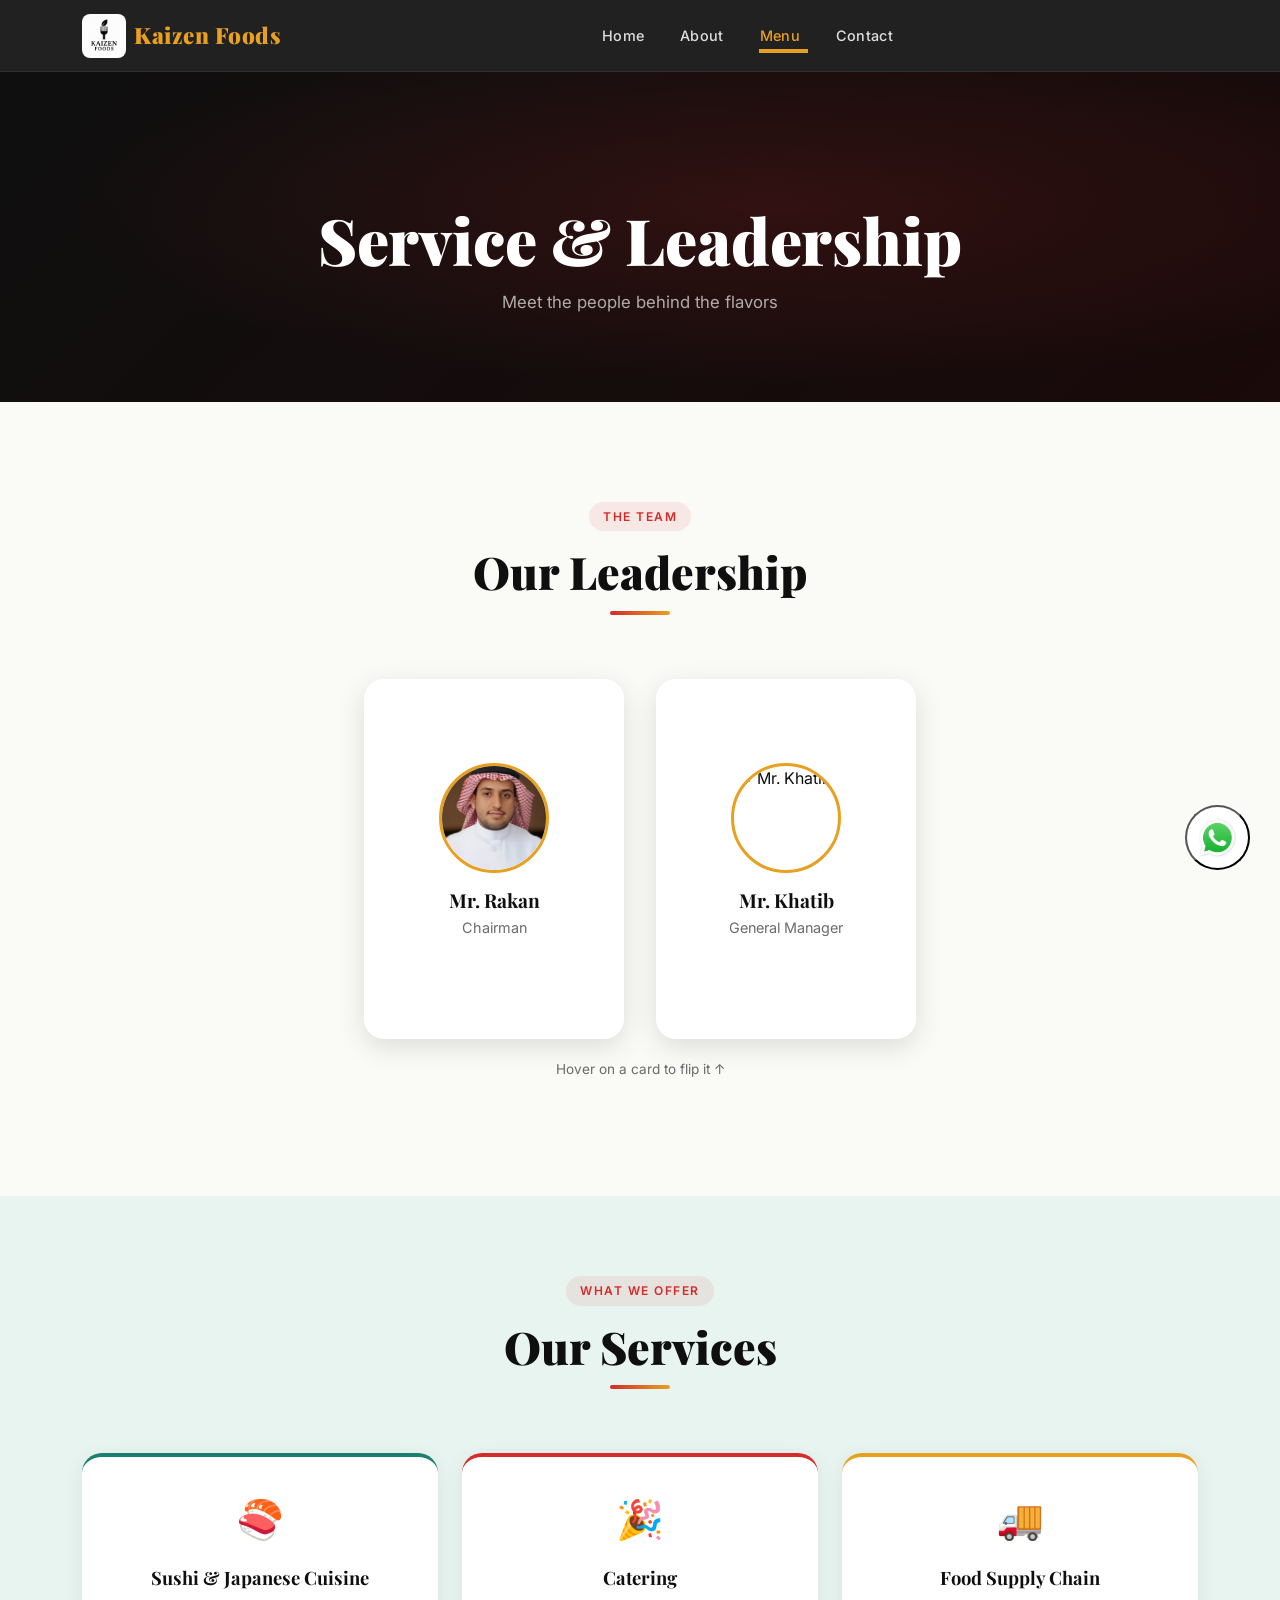
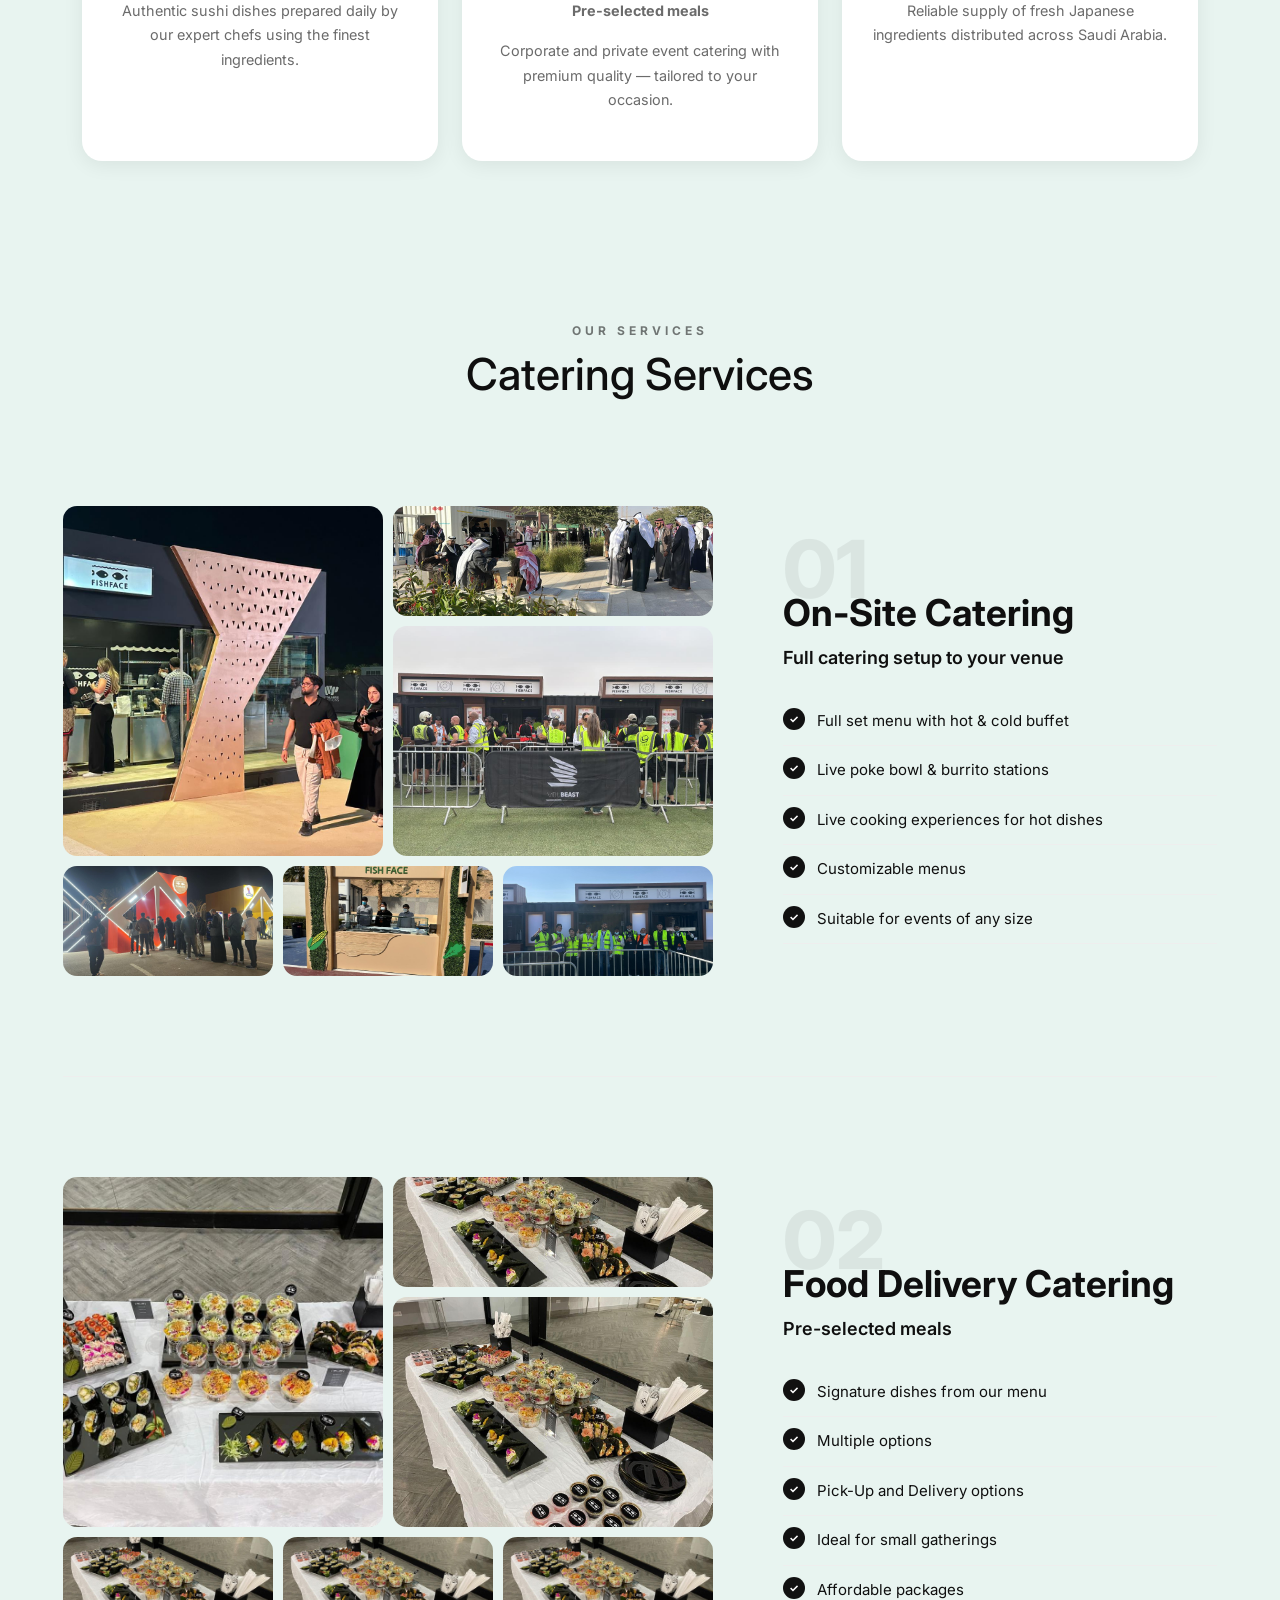
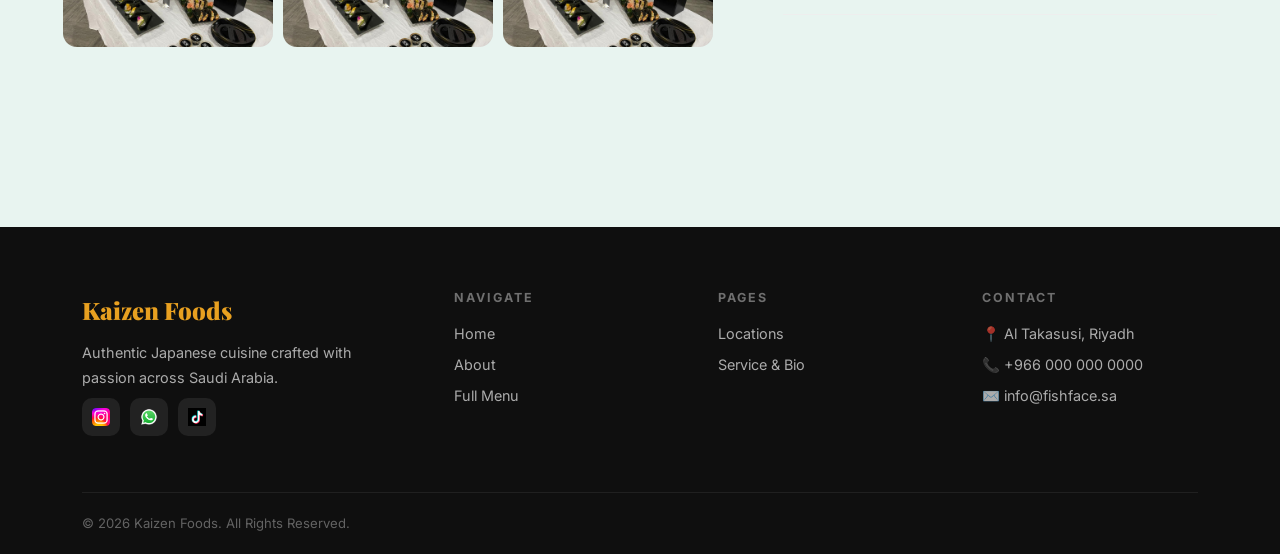
==== bio.html @ 1929f0a7 "Catering" ====
<!DOCTYPE html>
<html lang="en">
<head>
  <meta charset="UTF-8" />
  <meta name="viewport" content="width=device-width, initial-scale=1.0" />
  <title>Service & Bio – Kaizen Foods</title>
  <link href="https://cdn.jsdelivr.net/npm/bootstrap@5.3.2/dist/css/bootstrap.min.css" rel="stylesheet" />
  <link rel="stylesheet" href="style.css" />
</head>
<body>

<!-- NAVBAR -->
<nav class="navbar navbar-expand-lg navbar-dark sticky-top" id="navbar">
  <div class="container">
    <a class="navbar-brand d-flex align-items-center gap-2" href="index.html">
      <img src="Assets/kaizen logo.jpg" alt="Logo" height="44" style="border-radius:8px;" />
      Kaizen Foods
    </a>
    <button class="navbar-toggler collapsed" type="button" data-bs-toggle="collapse"
      data-bs-target="#navbarNav" aria-label="Toggle navigation">
      <span class="toggler-line"></span>
      <span class="toggler-line"></span>
      <span class="toggler-line"></span>
    </button>
    <div class="collapse navbar-collapse justify-content-center" id="navbarNav">
      <ul class="navbar-nav">
        <li class="nav-item"><a class="nav-link" href="index.html#home">Home</a></li>
        <li class="nav-item"><a class="nav-link" href="index.html#about">About</a></li>
        <li class="nav-item dropdown">
          <a class="nav-link dropdown-toggle active" href="#" data-bs-toggle="dropdown">Menu</a>
          <ul class="dropdown-menu">
            <li><a class="dropdown-item" href="full-menu.html">🍣 Our Menu</a></li>
            <li><a class="dropdown-item" href="branch-location.html">📍 Locations</a></li>
            <li><a class="dropdown-item" href="bio.html">👥 Service & Bio</a></li>
          </ul>
        </li>
        <li class="nav-item"><a class="nav-link" href="index.html#footer">Contact</a></li>
      </ul>
    </div>
  </div>
</nav>

<!-- PAGE HERO -->
<div class="page-hero">
  <h1>Service &amp; Leadership</h1>
  <p>Meet the people behind the flavors</p>
</div>

<!-- LEADERSHIP -->
<section id="leadership" style="padding:100px 0; background:var(--paper);">
  <div class="container">
    <div class="text-center mb-2">
      <span class="chip slide-top">The Team</span>
      <h2 class="section-title slide-top delay">Our Leadership</h2>
    </div>
    <div class="leadership-cards">
      <div class="flip-card slide-top">
        <div class="card__side card__side--front">
          <img src="Assets/Leadership/Mr.Rakan.jpg" alt="Mr. Rakan" class="card-img">
          <h3>Mr. Rakan</h3>
          <p>Chairman</p>
        </div>
        <div class="card__side card__side--back">
          <div class="card__details">
            <ul>
              <li>20+ Years in Food Industry</li>
              <li>Visionary Leader</li>
              <li>Global Partnerships</li>
            </ul>
          </div>
        </div>
      </div>
      <div class="flip-card slide-top delay">
        <div class="card__side card__side--front">
          <img src="Assets/Chief1.jpg" alt="Mr. Khatib" class="card-img">
          <h3>Mr. Khatib</h3>
          <p>General Manager</p>
        </div>
        <div class="card__side card__side--back">
          <div class="card__details">
            <ul>
              <li>Operations Expert</li>
              <li>Team Leader</li>
              <li>Process Optimization</li>
            </ul>
          </div>
        </div>
      </div>
      
    </div>
    <p style="text-align:center;margin-top:20px;font-size:0.85rem;color:var(--muted);">Hover on a card to flip it ↑</p>
  </div>
</section>

<!-- SERVICES -->
<section id="services">
  <div class="container">
    <div class="text-center mb-2">
      <span class="chip slide-top">What We Offer</span>
      <h2 class="section-title slide-top delay">Our Services</h2>
    </div>
    <div class="services-grid">
      <div class="service-card slide-top">
        <div class="service-icon">🍣</div>
        <h3>Sushi &amp; Japanese Cuisine</h3>
        <p>Authentic sushi dishes prepared daily by our expert chefs using the finest ingredients.</p>
      </div>
      <!-- <div class="service-card slide-top delay">
        <div class="service-icon">🎉</div>
        <h3>On-Site Catering</h3>
        <b><p>Full catering setupto your venue</p></b>
        <p>Full set menu with hot & cold buffet Live poke bowl & burrito stations Live cooking experiences for hot dishes <br> Customizable menus Suitable for events of any size</p>
        <p>Corporate and private event catering with premium quality — tailored to your occasion.</p> -->
      <!-- </div> -->
      <div class="service-card slide-top delay">
        <div class="service-icon">🎉</div>
        <h3>Catering</h3>
        <b><p>Pre-selected meals</p></b>
        <p>Corporate and private event catering with premium quality — tailored to your occasion.</p>
      </div>
      <div class="service-card slide-top delay-2">
        <div class="service-icon">🚚</div>
        <h3>Food Supply Chain</h3>
        <p>Reliable supply of fresh Japanese ingredients distributed across Saudi Arabia.</p>
      </div>
    </div>
  </div>
</section>

<!-- Catering Services -->
<section id="services" class="catering-section">

    <div class="container">

        <!-- Heading -->
        <div class="catering-heading">
            <span>OUR SERVICES</span>
            <h2>Catering Services</h2>
        </div>


        <!-- ==================================================
             01 - ON-SITE CATERING
        =================================================== -->
        <div class="catering-row">

            <!-- LEFT - 6 IMAGES -->
            <div class="catering-gallery">

                <div class="gallery-image gallery-main">
                    <img src="Assets/Catering/on side catering 4 main.jpg" alt="On-Site Catering">
                </div>

                <div class="gallery-image">
                    <img src="Assets/Catering/on side catering 1.jpeg" alt="On-Site Catering">
                </div>

                <div class="gallery-image">
                    <img src="Assets/Catering/on side catering 5.jpeg" alt="On-Site Catering">
                </div>

                <div class="gallery-image">
                    <img src="Assets/Catering/on side catering 3.jpg" alt="On-Site Catering">
                </div>

                <div class="gallery-image">
                    <img src="Assets/Catering/on side catering 2.jpg" alt="On-Site Catering">
                </div>

                <div class="gallery-image">
                    <img src="Assets/Catering/on side catering 6.jpeg" alt="On-Site Catering">
                </div>

            </div>


            <!-- RIGHT - CONTENT -->
            <div class="catering-content">

                <span class="service-number">01</span>

                <h3>On-Site Catering</h3>

                <h4>Full catering setup to your venue</h4>

                <ul class="catering-list">
                    <li>Full set menu with hot &amp; cold buffet</li>
                    <li>Live poke bowl &amp; burrito stations</li>
                    <li>Live cooking experiences for hot dishes</li>
                    <li>Customizable menus</li>
                    <li>Suitable for events of any size</li>
                </ul>

            </div>

        </div>



        <!-- ==================================================
             02 - FOOD DELIVERY CATERING
        =================================================== -->
        <div class="catering-row">

            <!-- LEFT - SAME 6 IMAGE DESIGN -->
            <div class="catering-gallery">

                <div class="gallery-image gallery-main">
                    <img src="Assets/Catering/carering 2.jpg" alt="Food Delivery Catering">
                </div>

                <div class="gallery-image">
                    <img src="Assets/Catering/catering 1.jpg" alt="Food Delivery Catering">
                </div>

                <div class="gallery-image">
                    <img src="Assets/Catering/catering 1.jpg" alt="Food Delivery Catering">
                </div>

                <div class="gallery-image">
                    <img src="Assets/Catering/catering 1.jpg" alt="Food Delivery Catering">
                </div>

                <div class="gallery-image">
                    <img src="Assets/Catering/catering 1.jpg" alt="Food Delivery Catering">
                </div>

                <div class="gallery-image">
                    <img src="Assets/Catering/catering 1.jpg" alt="Food Delivery Catering">
                </div>

            </div>


            <!-- RIGHT - CONTENT -->
            <div class="catering-content">

                <span class="service-number">02</span>

                <h3>Food Delivery Catering</h3>

                <h4>Pre-selected meals</h4>

                <ul class="catering-list">
                    <li>Signature dishes from our menu</li>
                    <li>Multiple options</li>
                    <li>Pick-Up and Delivery options</li>
                    <li>Ideal for small gatherings</li>
                    <li>Affordable packages</li>
                </ul>

            </div>

        </div>

    </div>

</section>




<!-- FOOTER -->
<section id="footer">
  <footer class="footer">
    <div class="container">
      <div class="footer-grid">
        <div class="footer-col">
          <span class="footer-brand-name">Kaizen Foods</span>
          <p class="footer-brand-desc">Authentic Japanese cuisine crafted with passion across Saudi Arabia.</p>
          <div class="footer-social">
            <a href="#" aria-label="Instagram"><img src="Assets/Social Media logo/instagram.webp" alt="Instagram" /></a>
            <a href="#" aria-label="WhatsApp"><img src="Assets/Social Media logo/WhatsApp.png" alt="WhatsApp" /></a>
            <a href="#" aria-label="TikTok"><img src="Assets/Social Media logo/tik-tok.avif" alt="TikTok" /></a>
          </div>
        </div>
        <div class="footer-col">
          <h4>Navigate</h4>
          <a href="index.html">Home</a>
          <a href="index.html#about">About</a>
          <a href="full-menu.html">Full Menu</a>
        </div>
        <div class="footer-col">
          <h4>Pages</h4>
          <a href="branch-location.html">Locations</a>
          <a href="bio.html">Service & Bio</a>
        </div>
        <div class="footer-col">
          <h4>Contact</h4>
          <p>📍 Al Takasusi, Riyadh</p>
          <p>📞 +966 000 000 0000</p>
          <p>✉️ info@fishface.sa</p>
        </div>
      </div>
      <div class="footer-bottom">
        <span>© 2026 Kaizen Foods. All Rights Reserved.</span>
      </div>
    </div>
  </footer>
</section>

<button id="backToTop" aria-label="Back to top">↑</button>
<button
    id="floatingButtonwhatsapp"
    onclick="window.open('https://wa.me/966599416790?text=Hello this is Kaizenfoods how can i assist?', '_blank')"
    title="WhatsApp"
    aria-label="Chat on WhatsApp">
    <img src="Assets/Social Media logo/WhatsApp.png" alt="WhatsApp">
</button>
<script src="https://cdn.jsdelivr.net/npm/bootstrap@5.3.2/dist/js/bootstrap.bundle.min.js"></script>
<script src="script.js"></script>
</body>
</html>
---- style.css ----
@import url('https://fonts.googleapis.com/css2?family=Playfair+Display:wght@700;900&family=Inter:wght@300;400;500;600&family=Noto+Serif+JP:wght@400;700&display=swap');

/* ===== DESIGN TOKENS ===== */
:root {
  --ink:       #0f0f0f;
  --paper:     #fafaf7;
  --crimson:   #d42b2b;
  --gold:      #e8a020;
  --teal:      #1a7f6e;
  --sky:       #e8f4f0;
  --muted:     #6b6b6b;
  --card-bg:   #ffffff;
  --shadow:    0 8px 32px rgba(0,0,0,0.10);
  --radius:    16px;
  --navbar-h:  72px;
}

/* ===== RESET ===== */
*, *::before, *::after { margin:0; padding:0; box-sizing:border-box; }

html { scroll-behavior: smooth; }

body {
  font-family: 'Inter', sans-serif;
  background: var(--paper);
  color: var(--ink);
  line-height: 1.6;
  overflow-x: hidden;
}

/* ===== LOADER ===== */
#blackScreen {
  position: fixed;
  inset: 0;
  background: var(--ink);
  z-index: 99999;
  display: flex;
  flex-direction: column;
  justify-content: center;
  align-items: center;
  gap: 24px;
  opacity: 1;
  transition: opacity 0.8s ease;
}

.loader-fish {
  font-size: 56px;
  animation: fishSplash 1.4s ease-in-out infinite;
}

@keyframes fishSplash {
  0%,100% { transform: translateY(0) rotate(0deg); }
  30%      { transform: translateY(-22px) rotate(-15deg); }
  60%      { transform: translateY(-10px) rotate(12deg); }
}

.loader-text {
  display: flex;
  gap: 4px;
}

.loader-text span {
  display: inline-block;
  color: #fff;
  font-family: 'Playfair Display', serif;
  font-size: clamp(28px, 5vw, 64px);
  font-weight: 900;
  animation: letterBounce 1.2s ease-in-out infinite;
}

@keyframes letterBounce {
  0%,100% { transform: translateY(0); color: #fff; }
  50%      { transform: translateY(-14px); color: var(--gold); }
}

.loader-text span:nth-child(1)  { animation-delay: 0.00s; }
.loader-text span:nth-child(2)  { animation-delay: 0.08s; }
.loader-text span:nth-child(3)  { animation-delay: 0.16s; }
.loader-text span:nth-child(4)  { animation-delay: 0.24s; }
.loader-text span:nth-child(5)  { animation-delay: 0.32s; }
.loader-text span:nth-child(6)  { animation-delay: 0.40s; }
.loader-text span:nth-child(7)  { animation-delay: 0.48s; }
.loader-text span:nth-child(8)  { animation-delay: 0.56s; }

.loader-bar {
  width: 180px;
  height: 3px;
  background: rgba(255,255,255,0.15);
  border-radius: 99px;
  overflow: hidden;
}

.loader-bar::after {
  content: '';
  display: block;
  height: 100%;
  background: linear-gradient(90deg, var(--crimson), var(--gold));
  animation: loaderFill 3s ease forwards;
}

@keyframes loaderFill {
  from { width: 0; }
  to   { width: 100%; }
}

#closeLoader {
  position: absolute;
  top: 20px; right: 24px;
  background: rgba(255,255,255,0.1);
  color: #fff;
  border: 1px solid rgba(255,255,255,0.2);
  border-radius: 50%;
  width: 36px; height: 36px;
  font-size: 18px;
  cursor: pointer;
  transition: background 0.2s;
  display: flex; align-items: center; justify-content: center;
}

#closeLoader:hover { background: rgba(255,255,255,0.25); }

/* ===== NAVBAR ===== */
#navbar {
  background: rgba(15,15,15,0.92) !important;
  backdrop-filter: blur(12px);
  -webkit-backdrop-filter: blur(12px);
  border-bottom: 1px solid rgba(255,255,255,0.06);
  height: var(--navbar-h);
  padding: 0;
  transition: background 0.3s;
}

#navbar .navbar-brand {
  font-family: 'Playfair Display', serif;
  font-weight: 900;
  font-size: 1.4rem;
  color: var(--gold) !important;
  letter-spacing: 0.5px;
}

#navbar .navbar-brand img {
  border-radius: 8px;
}

.navbar-nav .nav-link {
  color: rgba(255,255,255,0.85) !important;
  font-weight: 500;
  font-size: 0.9rem;
  letter-spacing: 0.3px;
  padding: 6px 4px !important;
  position: relative;
  transition: color 0.2s;
}

.navbar-nav .nav-link::after {
  content: '';
  position: absolute;
  bottom: 0; left: 0;
  width: 100%; height: 2px;
  background: var(--gold);
  transform: scaleX(0);
  transform-origin: right;
  transition: transform 0.3s ease;
}

.navbar-nav .nav-link:hover,
.navbar-nav .nav-link.active {
  color: var(--gold) !important;
}

.navbar-nav .nav-link:hover::after,
.navbar-nav .nav-link.active::after {
  transform: scaleX(1);
  transform-origin: left;
}

#navbarNav .navbar-nav { gap: 28px; }

/* Toggler */
.navbar-toggler { border: none; box-shadow: none !important; }
.toggler-line {
  display: block;
  width: 22px; height: 2px;
  background: #fff;
  margin: 5px auto;
  transition: all 0.35s ease;
  border-radius: 2px;
}
.navbar-toggler:not(.collapsed) .toggler-line:nth-child(1) { transform: rotate(45deg) translate(5px,5px); }
.navbar-toggler:not(.collapsed) .toggler-line:nth-child(2) { opacity: 0; transform: scaleX(0); }
.navbar-toggler:not(.collapsed) .toggler-line:nth-child(3) { transform: rotate(-45deg) translate(5px,-5px); }

/* Dropdown */
.dropdown-menu {
  background: #1a1a1a;
  border: 1px solid rgba(255,255,255,0.08);
  border-radius: 12px;
  padding: 8px;
  min-width: 180px;
  box-shadow: 0 16px 40px rgba(0,0,0,0.4);
}

.dropdown-item {
  color: rgba(255,255,255,0.8);
  border-radius: 8px;
  padding: 10px 14px;
  font-size: 0.88rem;
  font-weight: 500;
  transition: all 0.2s;
}

.dropdown-item:hover {
  background: rgba(232,160,32,0.15);
  color: var(--gold);
}

@media (max-width: 991px) {
  .navbar-collapse {
    position: absolute;
    top: var(--navbar-h);
    left: 0; width: 100%;
    background: rgba(15,15,15,0.97);
    padding: 16px 20px 20px;
    z-index: 998;
    border-bottom: 1px solid rgba(255,255,255,0.08);
  }
  #navbarNav .navbar-nav { gap: 4px; }
  .dropdown-menu { background: #111; }
}

/* ===== HERO ===== */
#home {
  position: relative;
  min-height: 100vh;
  display: flex;
  flex-direction: column;
  justify-content: center;
  align-items: center;
  text-align: center;
  color: #fff;
  overflow: hidden;
}

.bg-video {
  position: absolute;
  inset: 0;
  width: 100%; height: 100%;
  object-fit: cover;
  z-index: 0;
}

.hero-overlay {
  position: absolute;
  inset: 0;
  background: linear-gradient(
    to bottom,
    rgba(0,0,0,0.55) 0%,
    rgba(0,0,0,0.35) 50%,
    rgba(0,0,0,0.7) 100%
  );
  z-index: 1;
}

.hero-content {
  position: relative;
  z-index: 2;
  padding: 20px;
}

.hero-eyebrow {
  display: inline-block;
  background: rgba(232,160,32,0.2);
  border: 1px solid rgba(232,160,32,0.5);
  color: var(--gold);
  font-size: 0.78rem;
  font-weight: 600;
  letter-spacing: 2.5px;
  text-transform: uppercase;
  padding: 6px 18px;
  border-radius: 99px;
  margin-bottom: 24px;
  backdrop-filter: blur(4px);
}

.wave-text {
  display: flex;
  justify-content: center;
  flex-wrap: wrap;
  gap: 0;
  font-family: 'Playfair Display', serif;
  font-weight: 900;
  font-size: clamp(2.8rem, 8vw, 7rem);
  color: #fff;
  line-height: 1;
  margin-bottom: 20px;
}

.wave-text span {
  display: inline-block;
  animation: waveUp 2s ease-in-out 2;
}

@keyframes waveUp {
  0%,100% { transform: translateY(0); }
  50%      { transform: translateY(-12px); }
}

.wave-text span:nth-child(1)  { animation-delay: 0.00s; }
.wave-text span:nth-child(2)  { animation-delay: 0.07s; }
.wave-text span:nth-child(3)  { animation-delay: 0.14s; }
.wave-text span:nth-child(4)  { animation-delay: 0.21s; }
.wave-text span:nth-child(5)  { animation-delay: 0.28s; }
.wave-text span:nth-child(6)  { animation-delay: 0.35s; }
.wave-text span:nth-child(7)  { animation-delay: 0.42s; }
.wave-text span:nth-child(8)  { animation-delay: 0.49s; }
.wave-text span:nth-child(9)  { animation-delay: 0.56s; }
.wave-text span:nth-child(10) { animation-delay: 0.63s; }
.wave-text span:nth-child(11) { animation-delay: 0.70s; }
.wave-text span:nth-child(12) { animation-delay: 0.77s; }
.wave-text span:nth-child(13) { animation-delay: 0.84s; }

.hero-sub {
  font-size: clamp(1rem, 2vw, 1.2rem);
  color: rgba(255,255,255,0.80);
  max-width: 520px;
  margin: 0 auto 36px;
  font-weight: 300;
}

.hero-ctas {
  display: flex;
  gap: 14px;
  justify-content: center;
  flex-wrap: wrap;
}

.btn-primary-custom {
  background: linear-gradient(135deg, var(--crimson), #ff5a5a);
  color: #fff;
  padding: 14px 32px;
  border-radius: 99px;
  font-weight: 600;
  font-size: 0.95rem;
  text-decoration: none;
  border: none;
  cursor: pointer;
  transition: transform 0.2s, box-shadow 0.2s;
  box-shadow: 0 6px 24px rgba(212,43,43,0.4);
}

.btn-primary-custom:hover {
  transform: translateY(-3px);
  box-shadow: 0 10px 32px rgba(212,43,43,0.5);
  color: #fff;
}

.btn-outline-custom {
  background: rgba(255,255,255,0.1);
  color: #fff;
  padding: 14px 32px;
  border-radius: 99px;
  font-weight: 600;
  font-size: 0.95rem;
  text-decoration: none;
  border: 1px solid rgba(255,255,255,0.3);
  cursor: pointer;
  transition: all 0.2s;
  backdrop-filter: blur(4px);
}

.btn-outline-custom:hover {
  background: rgba(255,255,255,0.2);
  color: #fff;
  transform: translateY(-3px);
}

.hero-scroll {
  position: absolute;
  bottom: 32px;
  left: 50%;
  transform: translateX(-50%);
  z-index: 2;
  display: flex;
  flex-direction: column;
  align-items: center;
  gap: 6px;
  color: rgba(255,255,255,0.6);
  font-size: 0.75rem;
  letter-spacing: 1px;
  text-transform: uppercase;
}

.scroll-line {
  width: 1px;
  height: 40px;
  background: linear-gradient(to bottom, rgba(255,255,255,0), rgba(255,255,255,0.5));
  animation: scrollDrop 1.5s ease-in-out infinite;
}

@keyframes scrollDrop {
  0%   { opacity: 0; transform: scaleY(0); transform-origin: top; }
  50%  { opacity: 1; transform: scaleY(1); }
  100% { opacity: 0; transform: translateY(20px); }
}

/* ===== SECTION COMMONS ===== */
.section-label {
  display: inline-block;
  color: var(--crimson);
  font-size: 0.72rem;
  font-weight: 700;
  letter-spacing: 3px;
  text-transform: uppercase;
  margin-bottom: 12px;
}

.section-heading {
  font-family: 'Playfair Display', serif;
  font-weight: 900;
  font-size: clamp(1.9rem, 4vw, 3rem);
  color: var(--ink);
  line-height: 1.15;
  margin-bottom: 16px;
}

.section-heading span {
  color: var(--crimson);
}

.section-sub {
  color: var(--muted);
  font-size: 1.0rem;
  max-width: 560px;
  line-height: 1.7;
}

/* ===== SLIDE ANIMATION ===== */
.slide-top {
  opacity: 0;
  transform: translateY(40px);
  transition: opacity 0.7s ease, transform 0.7s ease;
}

.slide-top.visible {
  opacity: 1;
  transform: translateY(0);
}

.slide-top.delay { transition-delay: 0.2s; }
.slide-top.delay-2 { transition-delay: 0.35s; }

/* ===== ABOUT ===== */
#about {
  padding: 100px 0;
  background: var(--paper);
  overflow: hidden;
}

.about-img-wrap {
  position: relative;
}

.about-img-main {
  width: 100%;
  max-width: 480px;
  border-radius: 24px;
  object-fit: cover;
  height: 440px;
  box-shadow: var(--shadow);
  display: block;
  margin: 0 auto;
}

.about-badge {
  position: absolute;
  bottom: 24px;
  right: -10px;
  background: var(--crimson);
  color: #fff;
  border-radius: 16px;
  padding: 16px 22px;
  text-align: center;
  font-weight: 700;
  box-shadow: 0 8px 24px rgba(212,43,43,0.35);
}

.about-badge .big { font-size: 2rem; font-family: 'Playfair Display', serif; display: block; }
.about-badge .sm  { font-size: 0.75rem; letter-spacing: 1px; opacity: 0.9; }

.about-features {
  display: flex;
  flex-direction: column;
  gap: 16px;
  margin-top: 28px;
}

.about-feature {
  display: flex;
  align-items: flex-start;
  gap: 14px;
  background: var(--card-bg);
  border-radius: var(--radius);
  padding: 16px 20px;
  box-shadow: 0 2px 12px rgba(0,0,0,0.06);
  transition: transform 0.2s, box-shadow 0.2s;
}

.about-feature:hover {
  transform: translateX(6px);
  box-shadow: 0 6px 20px rgba(0,0,0,0.10);
}

.about-feature-icon {
  font-size: 1.6rem;
  flex-shrink: 0;
  line-height: 1;
}

.about-feature-text strong {
  display: block;
  font-weight: 600;
  color: var(--ink);
  margin-bottom: 2px;
}

.about-feature-text span {
  font-size: 0.88rem;
  color: var(--muted);
}

/* ===== STATS STRIP ===== */
.stats-strip {
  background: linear-gradient(135deg, var(--ink) 0%, #1a1a2e 100%);
  padding: 60px 0;
}

.stat-item {
  text-align: center;
  padding: 20px;
  position: relative;
}

.stat-item:not(:last-child)::after {
  content: '';
  position: absolute;
  right: 0; top: 20%; height: 60%;
  width: 1px;
  background: rgba(255,255,255,0.12);
}

.stat-num {
  font-family: 'Playfair Display', serif;
  font-size: clamp(2.4rem, 5vw, 3.6rem);
  font-weight: 900;
  background: linear-gradient(135deg, var(--gold), #ffcd6b);
  -webkit-background-clip: text;
  -webkit-text-fill-color: transparent;
  background-clip: text;
  line-height: 1;
}

.stat-label {
  color: rgba(255,255,255,0.65);
  font-size: 0.85rem;
  letter-spacing: 0.5px;
  margin-top: 6px;
}

/* ===== GALLERY ===== */
#gallery {
  padding: 100px 0;
  background: var(--sky);
  overflow: hidden;
}

.gallery-wrapper {
  position: relative;
  overflow: hidden;
  border-radius: 20px;
}

.gallery {
  display: flex;
  transition: transform 0.5s cubic-bezier(0.4,0,0.2,1);
  gap: 12px;
}

.gallery-item {
  flex: 0 0 auto;
  width: 30%;
  height: 360px;
  border-radius: 16px;
  overflow: hidden;
  transition: transform 0.3s;
}

.gallery-item img {
  width: 100%; height: 100%;
  object-fit: cover;
  transition: transform 0.5s ease;
  display: block;
}

.gallery-item:hover { transform: scale(1.02); }
.gallery-item:hover img { transform: scale(1.08); }

.prev-btn, .next-btn {
  position: absolute;
  top: 50%;
  transform: translateY(-50%);
  width: 44px; height: 44px;
  background: rgba(255,255,255,0.9);
  color: var(--ink);
  border: none;
  border-radius: 50%;
  font-size: 18px;
  font-weight: 700;
  cursor: pointer;
  z-index: 5;
  box-shadow: 0 4px 16px rgba(0,0,0,0.2);
  transition: all 0.2s;
  display: flex; align-items: center; justify-content: center;
}

.prev-btn { left: 12px; }
.next-btn { right: 12px; }
.prev-btn:hover, .next-btn:hover { background: #fff; transform: translateY(-50%) scale(1.1); }

@media (max-width: 1200px) { .gallery-item { width: 33%; } }
@media (max-width: 900px)  { .gallery-item { width: 45%; } }
@media (max-width: 600px)  { .gallery-item { width: 80%; } }

/* ===== MENU SPECIALS ===== */
#menu {
  padding: 100px 0;
  background: var(--paper);
}

.menu-grid {
  display: grid;
  grid-template-columns: repeat(auto-fit, minmax(270px, 1fr));
  gap: 28px;
  margin-top: 48px;
}

.menu-card {
  background: var(--card-bg);
  border-radius: 20px;
  overflow: hidden;
  box-shadow: 0 4px 20px rgba(0,0,0,0.07);
  transition: transform 0.3s, box-shadow 0.3s;
  position: relative;
}

.menu-card:hover {
  transform: translateY(-8px);
  box-shadow: 0 16px 40px rgba(0,0,0,0.14);
}

.menu-card-img-wrap {
  position: relative;
  height: 210px;
  overflow: hidden;
}

.menu-img {
  width: 100%; height: 100%;
  object-fit: cover;
  transition: transform 0.5s ease;
}

.menu-card:hover .menu-img { transform: scale(1.08); }

.menu-tag {
  position: absolute;
  top: 14px; left: 14px;
  background: var(--gold);
  color: var(--ink);
  font-size: 0.72rem;
  font-weight: 700;
  letter-spacing: 1px;
  padding: 4px 12px;
  border-radius: 99px;
}

.menu-body {
  padding: 20px 22px 24px;
}

.menu-title {
  font-family: 'Playfair Display', serif;
  font-size: 1.2rem;
  font-weight: 700;
  color: var(--ink);
  margin-bottom: 6px;
}

.menu-desc {
  font-size: 0.88rem;
  color: var(--muted);
  line-height: 1.6;
  margin-bottom: 14px;
}

.menu-footer {
  display: flex;
  align-items: center;
  justify-content: space-between;
}

.menu-price {
  font-family: 'Playfair Display', serif;
  font-size: 1.3rem;
  font-weight: 700;
  color: var(--crimson);
}
.menu-calorie {
   font-family: 'FF Taweel';
  font-size: 1.1rem;
  font-weight: 600;
  color: rgb(148, 2, 136);
}

/* ===== BRANDS ===== */
#brand {
  padding: 100px 0;
  background: var(--sky);
  text-align: center;
}

.brand-grid {
  display: flex;
  justify-content: center;
  flex-wrap: wrap;
  gap: 24px;
  margin-top: 48px;
}

.brand-item {
  width: 280px;
  height: 220px;
  border-radius: 20px;
  overflow: hidden;
  position: relative;
  cursor: pointer;
  box-shadow: 0 6px 24px rgba(0,0,0,0.10);
  transition: transform 0.3s, box-shadow 0.3s;
}

.brand-item:hover { transform: translateY(-6px); box-shadow: 0 16px 40px rgba(0,0,0,0.18); }

.brand-item img {
  width: 100%; height: 100%;
  object-fit: cover;
  transition: transform 0.5s ease;
}

.brand-item:hover img { transform: scale(1.08); }

.brand-item-overlay {
  position: absolute;
  inset: 0;
  background: linear-gradient(to top, rgba(0,0,0,0.65) 0%, transparent 55%);
  display: flex;
  align-items: flex-end;
  padding: 18px;
}

.brand-item-name {
  color: #fff;
  font-family: 'Playfair Display', serif;
  font-size: 1.1rem;
  font-weight: 700;
}

/* ===== MOVEMENTS ===== */
#movement {
  padding: 80px 0;
  background: var(--paper);
  overflow: hidden;
}

.movement-heading {
  text-align: center;
  margin-bottom: 64px;
}

.split-row {
  display: flex;
  align-items: center;
  min-height: 400px;
  gap: 0;
}

.split-row.reverse { flex-direction: row-reverse; }

.split-media {
  width: 50%;
  height: 440px;
  overflow: hidden;
  flex-shrink: 0;
}

.split-media img,
.split-media video {
  width: 100%; height: 100%;
  object-fit: cover;
  display: block;
}

.split-content {
  width: 50%;
  padding: 60px 64px;
  background: var(--card-bg);
}

.split-content h3 {
  font-family: 'Playfair Display', serif;
  font-size: 1.8rem;
  font-weight: 900;
  margin-bottom: 16px;
}

.split-content p {
  color: var(--muted);
  line-height: 1.8;
  font-size: 1rem;
}

@media (max-width: 768px) {
  .split-row, .split-row.reverse {
    flex-direction: column;
  }
  .split-media, .split-content { width: 100%; }
  .split-content { padding: 36px 28px; }
  .split-media { height: 280px; }
}

/* ===== DELIVERY PARTNERS ===== */
#delivery {
  padding: 80px 0;
  background: var(--paper);
  overflow: hidden;
}

.delivery-track-wrap {
  overflow: hidden;
  position: relative;
}

.delivery-track-wrap::before,
.delivery-track-wrap::after {
  content: '';
  position: absolute;
  top: 0; bottom: 0; width: 80px;
  z-index: 2;
  pointer-events: none;
}

.delivery-track-wrap::before { left: 0; background: linear-gradient(to right, var(--paper), transparent); }
.delivery-track-wrap::after  { right: 0; background: linear-gradient(to left, var(--paper), transparent); }

.delivery-track {
  display: flex;
  gap: 32px;
  animation: scrollDelivery 30s linear infinite;
  width: max-content;
}

@keyframes scrollDelivery {
  from { transform: translateX(0); }
  to   { transform: translateX(-50%); }
}

.delivery-item {
  width: 160px; height: 90px;
  background: var(--card-bg);
  border-radius: 14px;
  display: flex; align-items: center; justify-content: center;
  padding: 12px;
  box-shadow: 0 2px 10px rgba(0,0,0,0.07);
  flex-shrink: 0;
}

.delivery-item img {
  max-width: 100%; max-height: 100%;
  object-fit: contain;
}

/* ===== VIDEO SECTION ===== */
#video {
  padding: 100px 0;
  background: var(--sky);
}

.gallery-item-video {
  display: flex;
  gap: 16px;
  border-radius: 20px;
  overflow: hidden;
  height: 400px;
}

.responsive-video {
  width: 50%; height: 100%;
  object-fit: cover;
  border-radius: 12px;
  display: block;
}

/* ===== BRANCH CARDS ===== */
#outside-riyadh, #riyadh-branches, #cloud-branches {
  padding: 80px 0;
}

.colorful-menu .menu-card {
  border-radius: 20px;
  overflow: hidden;
  box-shadow: 0 6px 24px rgba(0,0,0,0.10);
  transition: transform 0.3s, box-shadow 0.3s;
  background: var(--card-bg);
}

.colorful-menu .menu-card:hover {
  transform: translateY(-6px);
  box-shadow: 0 16px 40px rgba(0,0,0,0.16);
}

.colorful-menu .menu-card img {
  width: 100%; height: 220px;
  object-fit: cover;
  transition: transform 0.4s ease;
}

.colorful-menu .menu-card:hover img { transform: scale(1.06); }

.colorful-menu .menu-info {
  padding: 22px 24px 24px;
  text-align: left;
}

.colorful-menu .menu-info h3 {
  font-family: 'Playfair Display', serif;
  font-size: 1.15rem;
  font-weight: 700;
  color: var(--ink);
  margin-bottom: 6px;
}

.colorful-menu .menu-info p {
  font-size: 0.88rem;
  color: var(--muted);
  margin-bottom: 14px;
}

.colorful-menu .btn {
  display: inline-flex;
  align-items: center;
  gap: 6px;
  background: linear-gradient(135deg, var(--teal), #0fa37a);
  color: #fff;
  border-radius: 99px;
  padding: 8px 22px;
  font-weight: 600;
  font-size: 0.85rem;
  text-decoration: none;
  transition: transform 0.2s, box-shadow 0.2s;
  box-shadow: 0 4px 14px rgba(26,127,110,0.3);
}

.colorful-menu .btn:hover {
  transform: translateY(-2px);
  box-shadow: 0 8px 24px rgba(26,127,110,0.4);
  color: #fff;
}

/* ===== LEADERSHIP ===== */
#leadership {
  padding: 100px 0;
  background: var(--paper);
}

.leadership-cards {
  display: flex;
  flex-wrap: wrap;
  justify-content: center;
  gap: 32px;
  margin-top: 48px;
}

.flip-card {
  width: 260px; height: 360px;
  perspective: 1200px;
}

.card__side {
  position: absolute;
  width: 100%; height: 100%;
  border-radius: 20px;
  backface-visibility: hidden;
  box-shadow: 0 8px 28px rgba(0,0,0,0.12);
  transition: transform 0.7s ease;
  display: flex;
  flex-direction: column;
  align-items: center;
  justify-content: center;
  padding: 24px;
  text-align: center;
  background: var(--card-bg);
}

.card__side--front img.card-img {
  width: 110px; height: 110px;
  object-fit: cover;
  border-radius: 50%;
  border: 3px solid var(--gold);
  margin-bottom: 16px;
}

.card__side--front h3 {
  font-family: 'Playfair Display', serif;
  font-size: 1.2rem;
  font-weight: 700;
  color: var(--ink);
  margin-bottom: 4px;
}

.card__side--front p { font-size: 0.9rem; color: var(--muted); }

.card__side--back {
  transform: rotateY(180deg);
  background: linear-gradient(135deg, var(--ink), #1a1a2e);
  color: #fff;
}

.card__details ul { list-style: none; padding: 0; }
.card__details li {
  padding: 8px 0;
  font-size: 0.92rem;
  border-bottom: 1px solid rgba(255,255,255,0.1);
  color: rgba(255,255,255,0.85);
}

.flip-card:hover .card__side--front { transform: rotateY(180deg); }
.flip-card:hover .card__side--back  { transform: rotateY(0); }

/* ===== SERVICES ===== */
#services {
  padding: 80px 0;
  background: var(--sky);
}

.services-grid {
  display: grid;
  grid-template-columns: repeat(auto-fit, minmax(240px, 1fr));
  gap: 24px;
  margin-top: 48px;
}

.service-card {
  background: var(--card-bg);
  border-radius: 20px;
  padding: 32px 28px;
  text-align: center;
  box-shadow: 0 4px 20px rgba(0,0,0,0.07);
  transition: transform 0.3s, box-shadow 0.3s;
  border-top: 4px solid var(--teal);
}

.service-card:nth-child(2) { border-top-color: var(--crimson); }
.service-card:nth-child(3) { border-top-color: var(--gold); }

.service-card:hover {
  transform: translateY(-8px);
  box-shadow: 0 16px 40px rgba(0,0,0,0.12);
}

.service-icon { font-size: 2.4rem; margin-bottom: 16px; }

.service-card h3 {
  font-family: 'Playfair Display', serif;
  font-size: 1.15rem;
  font-weight: 700;
  margin-bottom: 10px;
  color: var(--ink);
}

.service-card p { font-size: 0.9rem; color: var(--muted); line-height: 1.7; }

/* ===== FOOTER ===== */
.footer {
  background: var(--ink);
  color: rgba(255,255,255,0.8);
  padding: 64px 0 0;
}

.footer-grid {
  display: grid;
  grid-template-columns: 1.5fr 1fr 1fr 1fr;
  gap: 48px;
  padding-bottom: 48px;
}

@media (max-width: 992px) {
  .footer-grid { grid-template-columns: 1fr 1fr; gap: 36px; }
}

@media (max-width: 600px) {
  .footer-grid { grid-template-columns: 1fr; gap: 28px; }
}

.footer-brand-name {
  font-family: 'Playfair Display', serif;
  font-size: 1.5rem;
  font-weight: 900;
  color: var(--gold);
  margin-bottom: 12px;
  display: block;
}

.footer-brand-desc {
  font-size: 0.88rem;
  line-height: 1.7;
  color: rgba(255,255,255,0.55);
  margin-bottom: 20px;
}

.footer-col h4 {
  font-size: 0.78rem;
  font-weight: 700;
  letter-spacing: 2px;
  text-transform: uppercase;
  color: rgba(255,255,255,0.4);
  margin-bottom: 16px;
}

.footer-col p, .footer-col a {
  font-size: 0.9rem;
  color: rgba(255,255,255,0.65);
  text-decoration: none;
  display: block;
  margin-bottom: 8px;
  transition: color 0.2s;
}

.footer-col a:hover { color: var(--gold); }

.footer-social { display: flex; gap: 10px; margin-top: 4px; }

.footer-social a {
  width: 38px; height: 38px;
  background: rgba(255,255,255,0.08);
  border-radius: 10px;
  display: flex; align-items: center; justify-content: center;
  transition: background 0.2s, transform 0.2s;
  text-decoration: none;
}

.footer-social a:hover {
  background: rgba(232,160,32,0.2);
  transform: translateY(-3px);
}

.footer-social img {
  width: 18px; height: 18px; object-fit: contain;
}

.footer-bottom {
  border-top: 1px solid rgba(255,255,255,0.07);
  padding: 20px 0;
  display: flex;
  align-items: center;
  justify-content: space-between;
  font-size: 0.82rem;
  color: rgba(255,255,255,0.35);
  flex-wrap: wrap;
  gap: 8px;
}

.footer-vision img {
  filter: brightness(0) invert(1);
  opacity: 0.5;
}

/* ===== BACK TO TOP ===== */
#backToTop {
    display: none;
    position: fixed;

    bottom: 30px;
    left: 50%;
    transform: translateX(-50%);

    z-index: 1000;

    width: 48px;
    height: 48px;
    background: linear-gradient(135deg, var(--crimson), #ff5a5a);
    color: #fff;
    border: none;
    border-radius: 50%;
    font-size: 20px;
    cursor: pointer;
    box-shadow: 0 6px 20px rgba(212,43,43,0.4);

    align-items: center;
    justify-content: center;
    opacity: 0.4;
}
/* #backToTop {
  display: none;
  position: fixed;
  bottom: 72px; left: 800px;
  z-index: 100;
  width: 48px; height: 48px;
  background: linear-gradient(135deg, var(--crimson), #ff5a5a);
  color: #fff;
  border: none;
  border-radius: 50%;
  font-size: 20px;
  cursor: pointer;
  box-shadow: 0 6px 20px rgba(212,43,43,0.4);
  transition: transform 0.2s, box-shadow 0.2s;
  display: none;
  align-items: center; justify-content: center;
  opacity: 0.4; /* 40% opacity */
/*} */

#backToTop:hover {
   transform: translateX(-50%);
  box-shadow: 0 10px 28px rgba(212,43,43,0.5);
}

/* ===== SECTION TITLE UTILITY ===== */
.brand-title {
  font-family: 'Playfair Display', serif;
  font-weight: 900;
  font-size: clamp(1.8rem, 4vw, 2.8rem);
  color: var(--ink);
}

.section-title {
  font-family: 'Playfair Display', serif;
  font-weight: 900;
  font-size: clamp(1.8rem, 4vw, 2.8rem);
  color: var(--ink);
  text-align: center;
  position: relative;
  padding-bottom: 16px;
}

.section-title::after {
  content: '';
  display: block;
  width: 60px; height: 4px;
  background: linear-gradient(90deg, var(--crimson), var(--gold));
  border-radius: 99px;
  margin: 12px auto 0;
}

/* ===== CHIPS / TAGS ===== */
.chip {
  display: inline-block;
  background: rgba(212,43,43,0.09);
  color: var(--crimson);
  font-size: 0.75rem;
  font-weight: 600;
  letter-spacing: 1.5px;
  text-transform: uppercase;
  padding: 5px 14px;
  border-radius: 99px;
  margin-bottom: 14px;
}

/* ===== PAGE HERO (sub pages) ===== */
.page-hero {
  background: linear-gradient(135deg, var(--ink) 0%, #1a0a0a 100%);
  padding: 130px 0 70px;
  text-align: center;
  color: #fff;
  position: relative;
  overflow: hidden;
}

.page-hero::before {
  content: '';
  position: absolute;
  inset: 0;
  background: radial-gradient(ellipse at 60% 40%, rgba(212,43,43,0.15) 0%, transparent 65%);
}

.page-hero h1 {
  font-family: 'Playfair Display', serif;
  font-weight: 900;
  font-size: clamp(2.2rem, 5vw, 4rem);
  position: relative; z-index: 1;
}

.page-hero p {
  color: rgba(255,255,255,0.65);
  font-size: 1.05rem;
  margin-top: 10px;
  position: relative; z-index: 1;
}

/* ===== RESPONSIVE MISC ===== */
@media (max-width: 768px) {
  .about-badge { right: 0; }
  .stat-item::after { display: none; }
  .gallery-item-video { flex-direction: column; height: auto; }
  .responsive-video { width: 100%; height: 240px; }
}

/* --------------------------------------------Loader--------------------------------------------------------- */
/* .loader-fish {
  position: relative;
  width: 260px;
  height: 90px;
}

.loader-fish-shadow {
  position: absolute;
  bottom: 8px;
  left: 20%;
  width: 60px;
  height: 14px;
  background: #000000;
  border-radius: 50%;
  opacity: 0.35;
  filter: blur(2px);
  transform: translate(-50%, 50%) scale(1);
  will-change: transform, opacity;
}

.loader-fish-object {
  position: absolute;
  bottom: 8px;
  left: 20%;
  width: 64px;
  transform: translate(-50%, 50%);
  will-change: transform;
}

.loader-fish-object img {
  width: 100%;
  height: auto;
  display: block;
  border-radius: 8px;
} */
 .loader-fish {
  position: relative;
  width: 260px;
  height: 90px;
}

.loader-fish-shadow {
  position: absolute;
  bottom: 8px;
  left: 20%;
  width: 60px;
  height: 14px;
  background: #000000;
  border-radius: 50%;
  opacity: 0.35;
  filter: blur(2px);
  transform: translate(-50%, 50%) scale(1);
  will-change: transform, opacity;
}

.loader-fish-object {
  position: absolute;
  bottom: 8px;
  left: 60%;
  width: 200px;
  transform: translate(-50%, 50%);
  will-change: transform;
}

.loader-fish-object img,
.loader-fish-fallback {
  width: 100%;
  height: auto;
  display: block;
  border-radius: 8px;
  background: transparent;
}

.loader-fish-fallback {
  font-size: 48px;
  line-height: 1;
  text-align: center;
}
/* 
================================================whatsapp=================================================== */
#floatingButton {
    position: fixed;
    bottom: 30px;
    right: 30px;
    width: 65px;
    height: 65px;
    background: #ffffff;
    border-radius: 50%;
    display: flex;
    align-items: center;
    justify-content: center;
    text-decoration: none;
    box-shadow: 0 6px 20px rgba(0, 0, 0, 0.25);
    z-index: 9999;
    transition: all 0.3s ease;
    overflow: hidden;
}
#floatingButtonwhatsapp {
    position: fixed;
    bottom: 30px;
    right: 30px;
    width: 65px;
    height: 65px;
    background: #ffffff;
    border-radius: 50%;
    display: flex;
    align-items: center;
    justify-content: center;
    text-decoration: none;
    box-shadow: transparent;
    z-index: 9999;
    transition: all 0.3s ease;
    overflow: hidden;
}

#floatingButtonwhatsapp img {
    width: 42px;
    height: 42px;
    object-fit: contain;
}

#floatingButton:hover {
    transform: scale(1.1);
    box-shadow: 0 10px 30px rgba(0, 0, 0, 0.35);
}

/* ===================================small and regular============================================ */

.button-container {
    display: flex;
    justify-content: center;
    margin: 2px 0;
}

.regular-button {
    display: inline-block;
    background: rgba(136, 167, 0, 0.09);
    font-size: 1.40rem;
    font-weight: 800;
    letter-spacing: 1px;
    text-transform: uppercase;
    padding: 5px 14px;
    border-radius: 99px;
    margin-bottom: 14px;
    border: none;
    cursor: pointer;
}
.regular-button.active {
    background: #88a700;
    color: #fff;
}
.allergens
{
  font-size: .50 rem;
  opacity: 40%;   
}

/* Hide Sushi title when the page first loads */
#sushiTitle {
    display: none;
}


/* 
====================service Catering =============================== */
/* ==============================
   CATERING SECTION
============================== */

.catering-section {
    padding: 90px 0;
    background: #fff;
}

.catering-section .container {
    width: 92%;
    max-width: 1300px;
    margin: 0 auto;
}


/* ==============================
   HEADING
============================== */

.catering-heading {
    text-align: center;
    margin-bottom: 75px;
}

.catering-heading span {
    display: block;
    font-size: 12px;
    font-weight: 700;
    letter-spacing: 4px;
    margin-bottom: 8px;
    opacity: 0.55;
}

.catering-heading h2 {
    font-size: 44px;
    margin: 0;
}


/* ==============================
   EACH CATERING SERVICE
============================== */

.catering-row {
    display: grid;

    grid-template-columns:
        minmax(0, 1.2fr)
        minmax(330px, 0.8fr);

    align-items: center;

    gap: 70px;

    padding: 30px 0 100px;
    margin-bottom: 70px;

    border-bottom: 1px solid #eee;
}

.catering-row:last-child {
    border-bottom: 0;
    margin-bottom: 0;
}


/* ==============================
   6 IMAGE GALLERY
============================== */

.catering-gallery {
    display: grid;

    grid-template-columns:
        repeat(6, 1fr);

    grid-template-rows:
        repeat(4, 110px);

    gap: 10px;
}


/* Main image */

.catering-gallery .gallery-main {
    grid-column: 1 / 4;
    grid-row: 1 / 4;
}


/* Image 2 */

.catering-gallery .gallery-image:nth-child(2) {
    grid-column: 4 / 7;
    grid-row: 1 / 2;
}


/* Image 3 */

.catering-gallery .gallery-image:nth-child(3) {
    grid-column: 4 / 7;
    grid-row: 2 / 4;
}


/* Image 4 */

.catering-gallery .gallery-image:nth-child(4) {
    grid-column: 1 / 3;
    grid-row: 4;
}


/* Image 5 */

.catering-gallery .gallery-image:nth-child(5) {
    grid-column: 3 / 5;
    grid-row: 4;
}


/* Image 6 */

.catering-gallery .gallery-image:nth-child(6) {
    grid-column: 5 / 7;
    grid-row: 4;
}


/* ==============================
   IMAGE STYLE
============================== */

.gallery-image {
    overflow: hidden;
    border-radius: 14px;
    position: relative;
}

.gallery-image img {
    width: 100%;
    height: 100%;

    display: block;

    object-fit: cover;

    transition: transform 0.45s ease;
}

.gallery-image:hover img {
    transform: scale(1.07);
}


/* ==============================
   RIGHT CONTENT
============================== */

.catering-content {
    position: relative;
}

.service-number {
    display: block;

    font-size: 80px;
    line-height: 0.8;

    font-weight: 800;

    opacity: 0.06;

    margin-bottom: -10px;
}

.catering-content h3 {
    font-size: 37px;
    font-weight: 700;

    margin: 0 0 12px;
}

.catering-content h4 {
    font-size: 18px;
    font-weight: 600;

    margin: 0 0 28px;
}


/* ==============================
   LIST
============================== */

.catering-list {
    list-style: none;

    padding: 0;
    margin: 0;
}

.catering-list li {
    position: relative;

    padding: 13px 0 13px 34px;

    font-size: 15px;
    line-height: 1.5;

    border-bottom: 1px solid #eee;
}

.catering-list li::before {
    content: "✓";

    position: absolute;

    left: 0;
    top: 11px;

    width: 22px;
    height: 22px;

    display: flex;
    align-items: center;
    justify-content: center;

    border-radius: 50%;

    background: #111;
    color: #fff;

    font-size: 11px;
    font-weight: 700;
}


/* ==============================
   TABLET
============================== */

@media (max-width: 992px) {

    .catering-row {
        grid-template-columns: 1fr;

        gap: 40px;

        padding-bottom: 75px;
    }

}


/* ==============================
   MOBILE
============================== */

@media (max-width: 600px) {

    .catering-section {
        padding: 60px 0;
    }

    .catering-heading {
        margin-bottom: 45px;
    }

    .catering-heading h2 {
        font-size: 33px;
    }


    /* 6 images remain visible */

    .catering-gallery {
        grid-template-columns: repeat(2, 1fr);

        grid-template-rows:
            220px
            140px
            140px
            160px;

        gap: 7px;
    }


    /* Main */

    .catering-gallery .gallery-main {
        grid-column: 1 / 3;
        grid-row: 1;
    }


    /* 2 */

    .catering-gallery .gallery-image:nth-child(2) {
        grid-column: 1;
        grid-row: 2;
    }


    /* 3 */

    .catering-gallery .gallery-image:nth-child(3) {
        grid-column: 2;
        grid-row: 2;
    }


    /* 4 */

    .catering-gallery .gallery-image:nth-child(4) {
        grid-column: 1;
        grid-row: 3;
    }


    /* 5 */

    .catering-gallery .gallery-image:nth-child(5) {
        grid-column: 2;
        grid-row: 3;
    }


    /* 6 */

    .catering-gallery .gallery-image:nth-child(6) {
        grid-column: 1 / 3;
        grid-row: 4;
    }


    .catering-row {
        gap: 30px;
        margin-bottom: 50px;
    }

    .service-number {
        font-size: 60px;
    }

    .catering-content h3 {
        font-size: 29px;
    }

    .catering-content h4 {
        font-size: 16px;
        margin-bottom: 20px;
    }
}
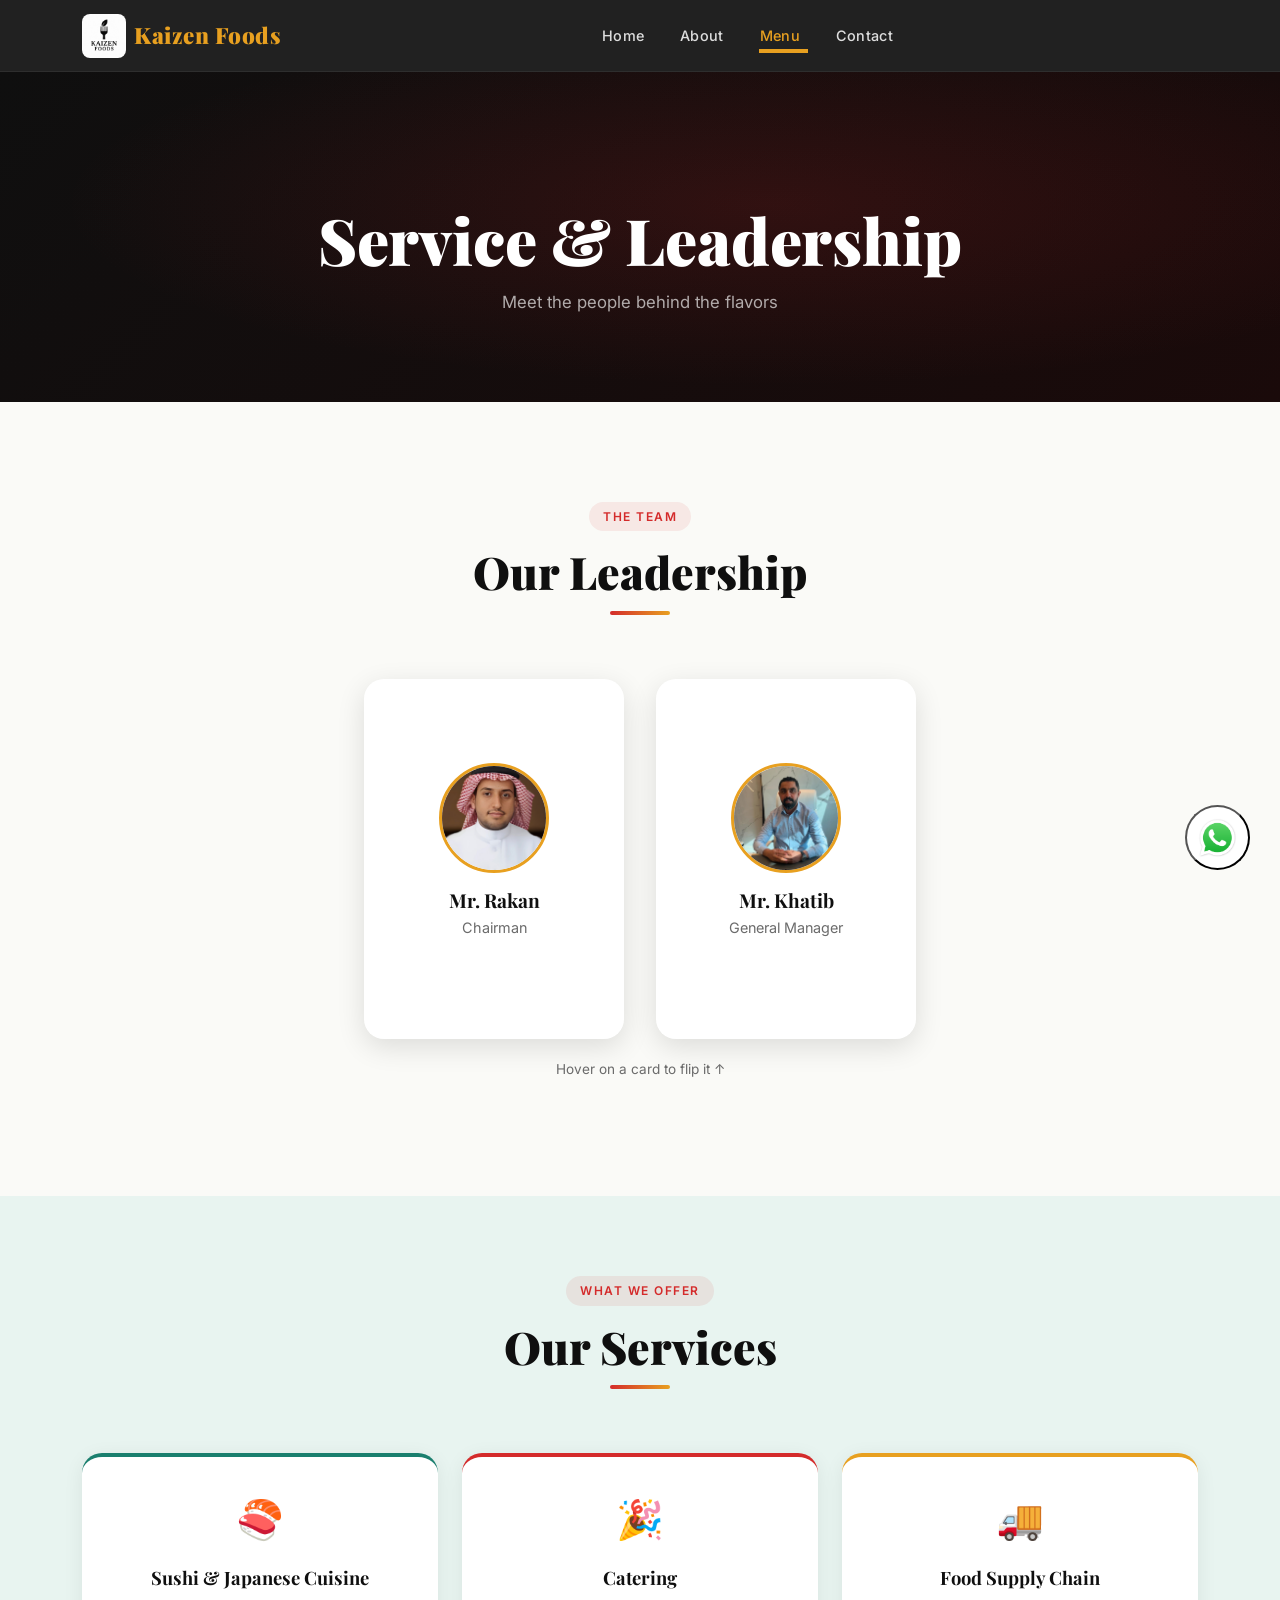
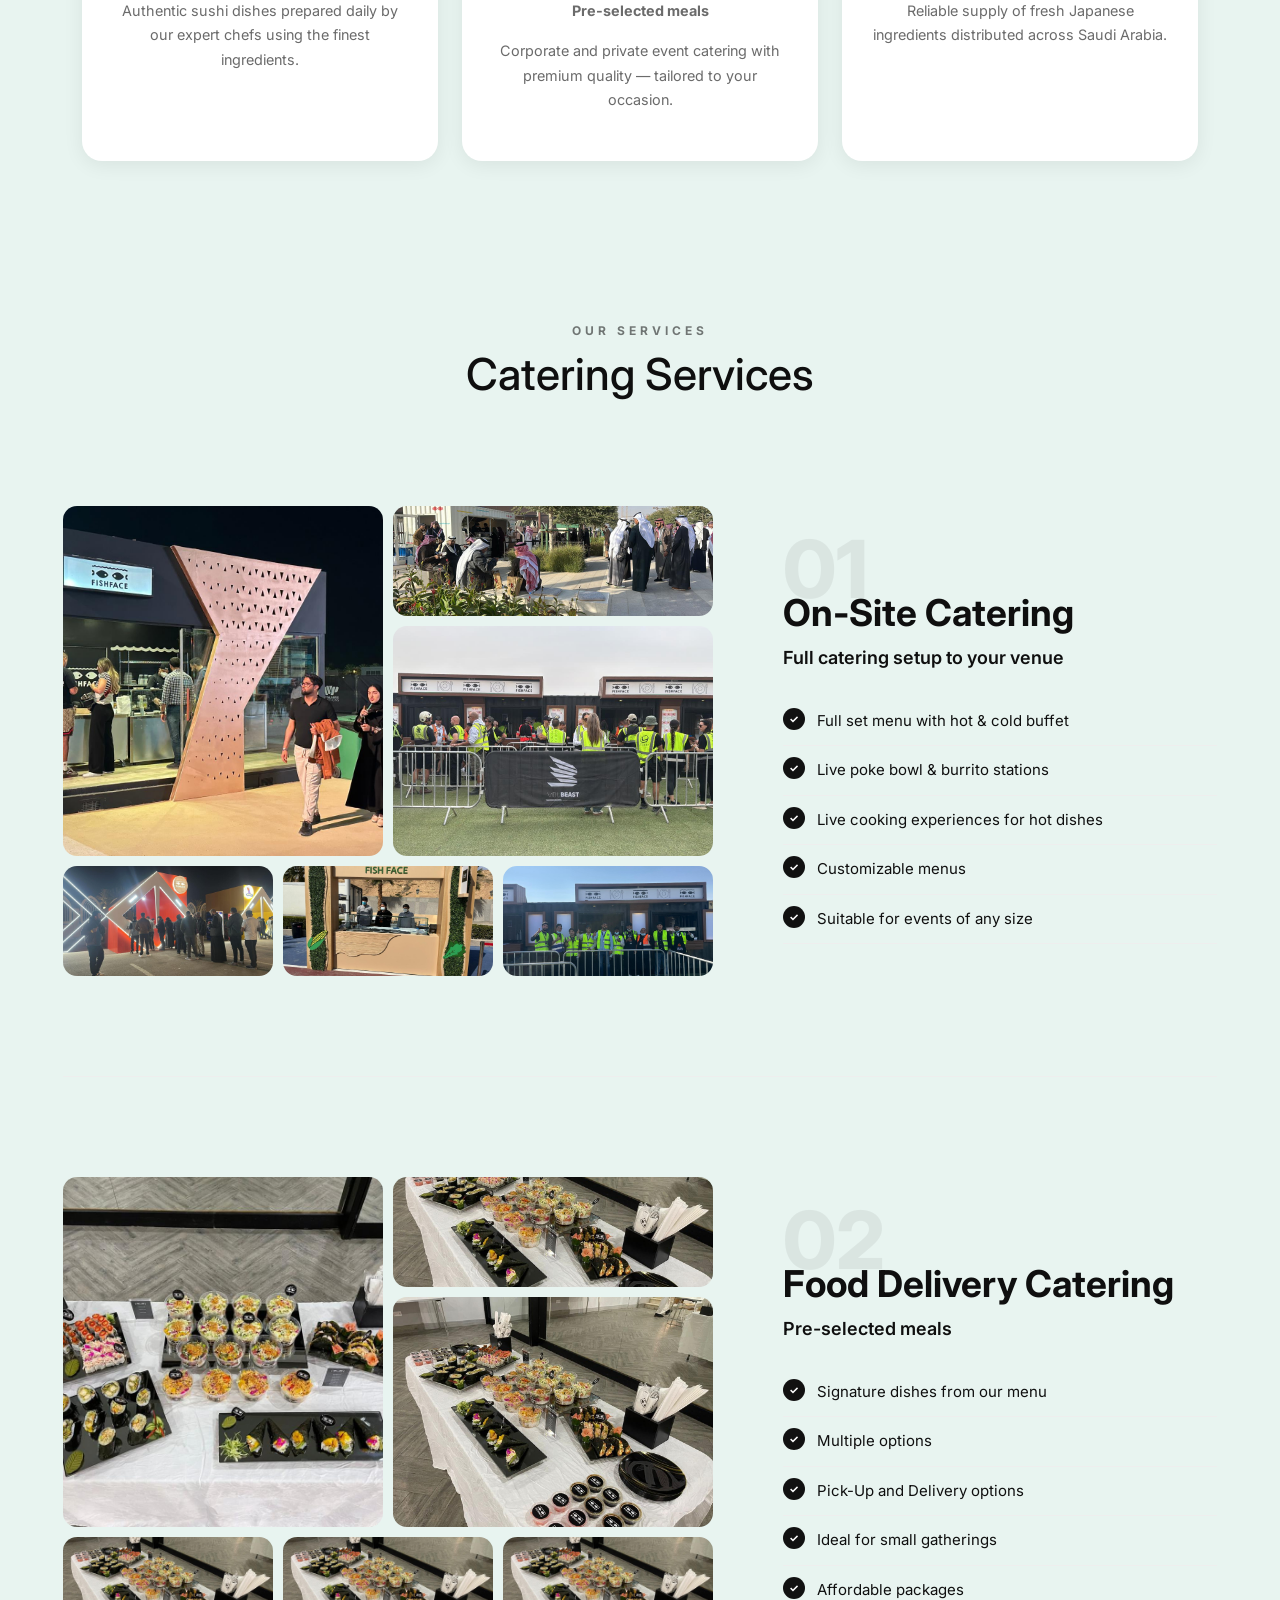
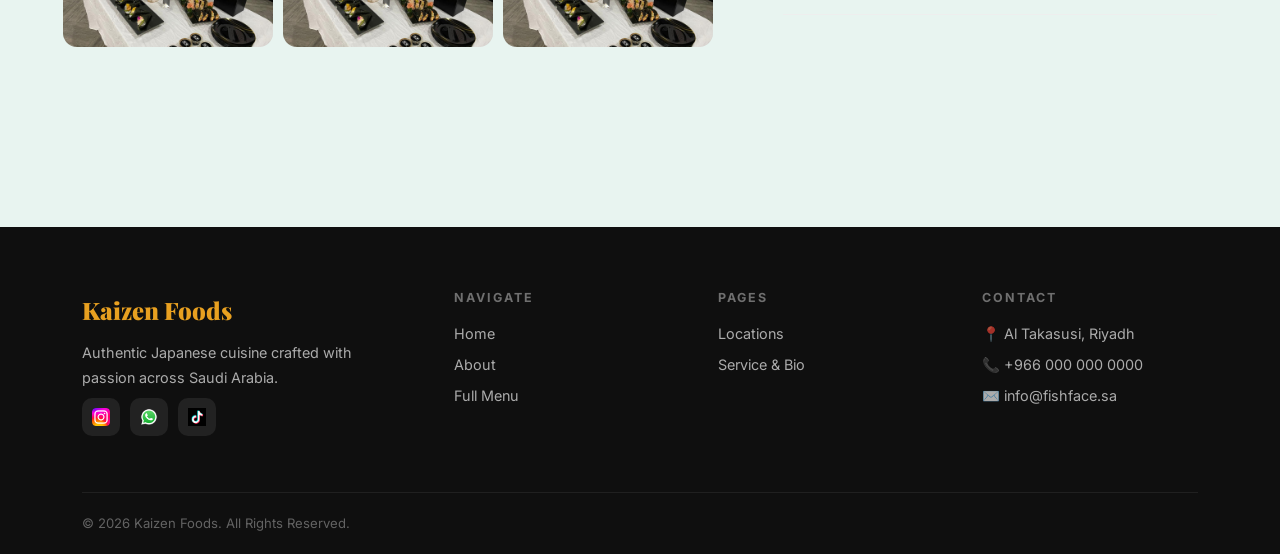
==== commit b879fee3: "new update" ====
--- a/bio.html
+++ b/bio.html
@@ -13,7 +13,7 @@
 <nav class="navbar navbar-expand-lg navbar-dark sticky-top" id="navbar">
   <div class="container">
     <a class="navbar-brand d-flex align-items-center gap-2" href="index.html">
-      <img src="Assets/kaizen logo.jpg" alt="Logo" height="44" style="border-radius:8px;" />
+      <img src="Assets/logo/kaizen logo.jpg" alt="Logo" height="44" style="border-radius:8px;" />
       Kaizen Foods
     </a>
     <button class="navbar-toggler collapsed" type="button" data-bs-toggle="collapse"
@@ -63,16 +63,16 @@
         <div class="card__side card__side--back">
           <div class="card__details">
             <ul>
-              <li>20+ Years in Food Industry</li>
-              <li>Visionary Leader</li>
-              <li>Global Partnerships</li>
+              <li>Business Visionary</li>
+              <li>Strategic Leader</li>
+              <li>Growth Driver</li>
             </ul>
           </div>
         </div>
       </div>
       <div class="flip-card slide-top delay">
         <div class="card__side card__side--front">
-          <img src="Assets/Chief1.jpg" alt="Mr. Khatib" class="card-img">
+          <img src="Assets/Leadership/Mr.Khatib.jpg" alt="Mr. Khatib" class="card-img">
           <h3>Mr. Khatib</h3>
           <p>General Manager</p>
         </div>
--- a/style.css
+++ b/style.css
@@ -567,7 +567,308 @@
 }
 
 /* ===== GALLERY ===== */
+/* ===== MIRROR HALL GALLERY ===== */
+/* ===== 3D MIRROR HALL GALLERY ===== */
+
 #gallery {
+  --gallery-background: #02031d;
+  --gallery-gap: 26px;
+
+  position: relative;
+  padding: 90px 0 0;
+  color: #ffffff;
+  background:
+    radial-gradient(
+      circle at 50% 30%,
+      rgba(22, 26, 90, 0.42),
+      transparent 45%
+    ),
+    linear-gradient(
+      180deg,
+      #020322 0%,
+      #010218 58%,
+      #00010e 100%
+    );
+
+  overflow: hidden;
+}
+
+#gallery .brand-title {
+  color: #ffffff;
+}
+
+.gallery-wrapper {
+  position: relative;
+  width: 100%;
+  height: 680px;
+  overflow: hidden;
+
+  /*
+   * Controls the depth of the 3D hall.
+   * Lower value = stronger 3D.
+   */
+  perspective: 900px;
+  perspective-origin: 50% 42%;
+}
+
+/* Reflective floor */
+.gallery-wrapper::after {
+  content: "";
+  position: absolute;
+  left: 0;
+  right: 0;
+  bottom: 0;
+  z-index: 3;
+  height: 42%;
+
+  background:
+    linear-gradient(
+      180deg,
+      rgba(15, 21, 181, 0) 0%,
+      rgba(6, 8, 62, 0.25) 20%,
+      rgba(0, 1, 12, 0.88) 100%
+    );
+
+  pointer-events: none;
+}
+
+.gallery {
+  position: absolute;
+  top: 35px;
+  left: 0;
+
+  display: flex;
+  align-items: flex-start;
+  width: max-content;
+  gap: var(--gallery-gap);
+
+  transform-style: preserve-3d;
+  will-change: transform;
+}
+
+.gallery-set {
+  display: flex;
+  align-items: flex-start;
+  flex-shrink: 0;
+  gap: var(--gallery-gap);
+  transform-style: preserve-3d;
+}
+
+.gallery-item {
+  position: relative;
+  flex: 0 0 clamp(190px, 17vw, 280px);
+  width: clamp(190px, 17vw, 280px);
+  height: clamp(320px, 31vw, 470px);
+  margin: 0;
+
+  border-radius: 5px;
+  background: #05061d;
+  transform-style: preserve-3d;
+  transform-origin: center center;
+
+  /*
+   * JavaScript updates these values while moving.
+   */
+  transform:
+    translateZ(var(--depth, 0px))
+    rotateY(var(--rotate, 0deg))
+    scale(var(--scale, 1));
+
+  opacity: var(--opacity, 1);
+  will-change: transform, opacity;
+
+  transition:
+    filter 0.3s ease,
+    box-shadow 0.3s ease;
+}
+
+.gallery-item img {
+  width: 100%;
+  height: 100%;
+  display: block;
+  object-fit: cover;
+  border-radius: 5px;
+
+  box-shadow:
+    0 0 0 1px rgba(255, 255, 255, 0.08),
+    0 18px 35px rgba(0, 0, 0, 0.5);
+
+  /*
+   * Creates the floor reflection.
+   * Works in Chrome, Edge and Safari.
+   */
+  -webkit-box-reflect: below 10px
+    linear-gradient(
+      to bottom,
+      rgba(255, 255, 255, 0.34),
+      rgba(255, 255, 255, 0.12) 40%,
+      transparent 82%
+    );
+}
+
+.gallery-title {
+  position: absolute;
+  left: 50%;
+  top: -32px;
+  width: 100%;
+
+  color: rgba(255, 255, 255, 0.7);
+  font-size: 10px;
+  font-weight: 500;
+  letter-spacing: 2px;
+  line-height: 1.3;
+  text-align: center;
+  text-transform: uppercase;
+  white-space: nowrap;
+
+  transform: translateX(-50%) translateZ(20px);
+  transition:
+    color 0.3s ease,
+    letter-spacing 0.3s ease;
+}
+
+.gallery-item:hover {
+  z-index: 20;
+  filter: brightness(1.12) saturate(1.08);
+}
+
+.gallery-item:hover img {
+  box-shadow:
+    0 0 0 1px rgba(255, 255, 255, 0.22),
+    0 22px 55px rgba(183, 180, 180, 0.7),
+    0 0 35px rgba(166, 172, 248, 0.2);
+}
+
+.gallery-item:hover .gallery-title {
+  color: #ffffff;
+  letter-spacing: 2.5px;
+}
+
+/* Dark edges create the hall/tunnel appearance */
+.gallery-edge {
+  position: absolute;
+  top: 0;
+  bottom: 0;
+  z-index: 30;
+  width: clamp(55px, 11vw, 190px);
+  pointer-events: none;
+}
+
+.gallery-edge-left {
+  left: 0;
+  background: linear-gradient(
+    to right,
+    var(--gallery-background) 0%,
+    rgba(2, 3, 29, 0.75) 25%,
+    transparent 100%
+  );
+}
+
+.gallery-edge-right {
+  right: 0;
+  background: linear-gradient(
+    to left,
+    var(--gallery-background) 0%,
+    rgba(2, 3, 29, 0.75) 25%,
+    transparent 100%
+  );
+}
+
+/* Bottom darkness over reflection */
+.gallery-wrapper::before {
+  content: "";
+  position: absolute;
+  left: 0;
+  right: 0;
+  bottom: 0;
+  z-index: 4;
+  height: 100px;
+
+  background: linear-gradient(
+    to bottom,
+    transparent,
+    #00010e
+  );
+
+  pointer-events: none;
+}
+
+/* ===== TABLET ===== */
+
+@media (max-width: 991.98px) {
+  #gallery {
+    --gallery-gap: 18px;
+    padding-top: 75px;
+  }
+
+  .gallery-wrapper {
+    height: 590px;
+    perspective: 800px;
+  }
+
+  .gallery-item {
+    flex-basis: clamp(180px, 29vw, 240px);
+    width: clamp(180px, 29vw, 240px);
+    height: clamp(300px, 48vw, 400px);
+  }
+}
+
+/* ===== MOBILE ===== */
+
+@media (max-width: 575.98px) {
+  #gallery {
+    --gallery-gap: 14px;
+    padding-top: 60px;
+  }
+
+  .gallery-wrapper {
+    height: 500px;
+    perspective: 650px;
+  }
+
+  .gallery {
+    top: 30px;
+  }
+
+  .gallery-item {
+    flex-basis: 52vw;
+    width: 52vw;
+    max-width: 215px;
+    height: 330px;
+  }
+
+  .gallery-title {
+    top: -27px;
+    font-size: 8px;
+    letter-spacing: 1.3px;
+  }
+
+  .gallery-edge {
+    width: 35px;
+  }
+}
+
+/* Motion accessibility */
+@media (prefers-reduced-motion: reduce) {
+  .gallery-wrapper {
+    overflow-x: auto;
+  }
+
+  .gallery {
+    position: relative;
+    top: 30px;
+    left: 0;
+    transform: none !important;
+  }
+
+  .gallery-item {
+    transform: none !important;
+    opacity: 1 !important;
+  }
+}
+
+
+/* #gallery {
   padding: 100px 0;
   background: var(--sky);
   overflow: hidden;
@@ -628,7 +929,7 @@
 
 @media (max-width: 1200px) { .gallery-item { width: 33%; } }
 @media (max-width: 900px)  { .gallery-item { width: 45%; } }
-@media (max-width: 600px)  { .gallery-item { width: 80%; } }
+@media (max-width: 600px)  { .gallery-item { width: 80%; } } */
 
 /* ===== MENU SPECIALS ===== */
 #menu {
@@ -1834,4 +2135,14 @@
         font-size: 16px;
         margin-bottom: 20px;
     }
+}
+/* =================================cushion===================================== */
+.split-media img {
+  width: 100%;
+  height: 100%;
+  display: block;
+  object-fit: fill;
+  border: none;
+  border-radius: 4cm;
+  margin: 0;
 }
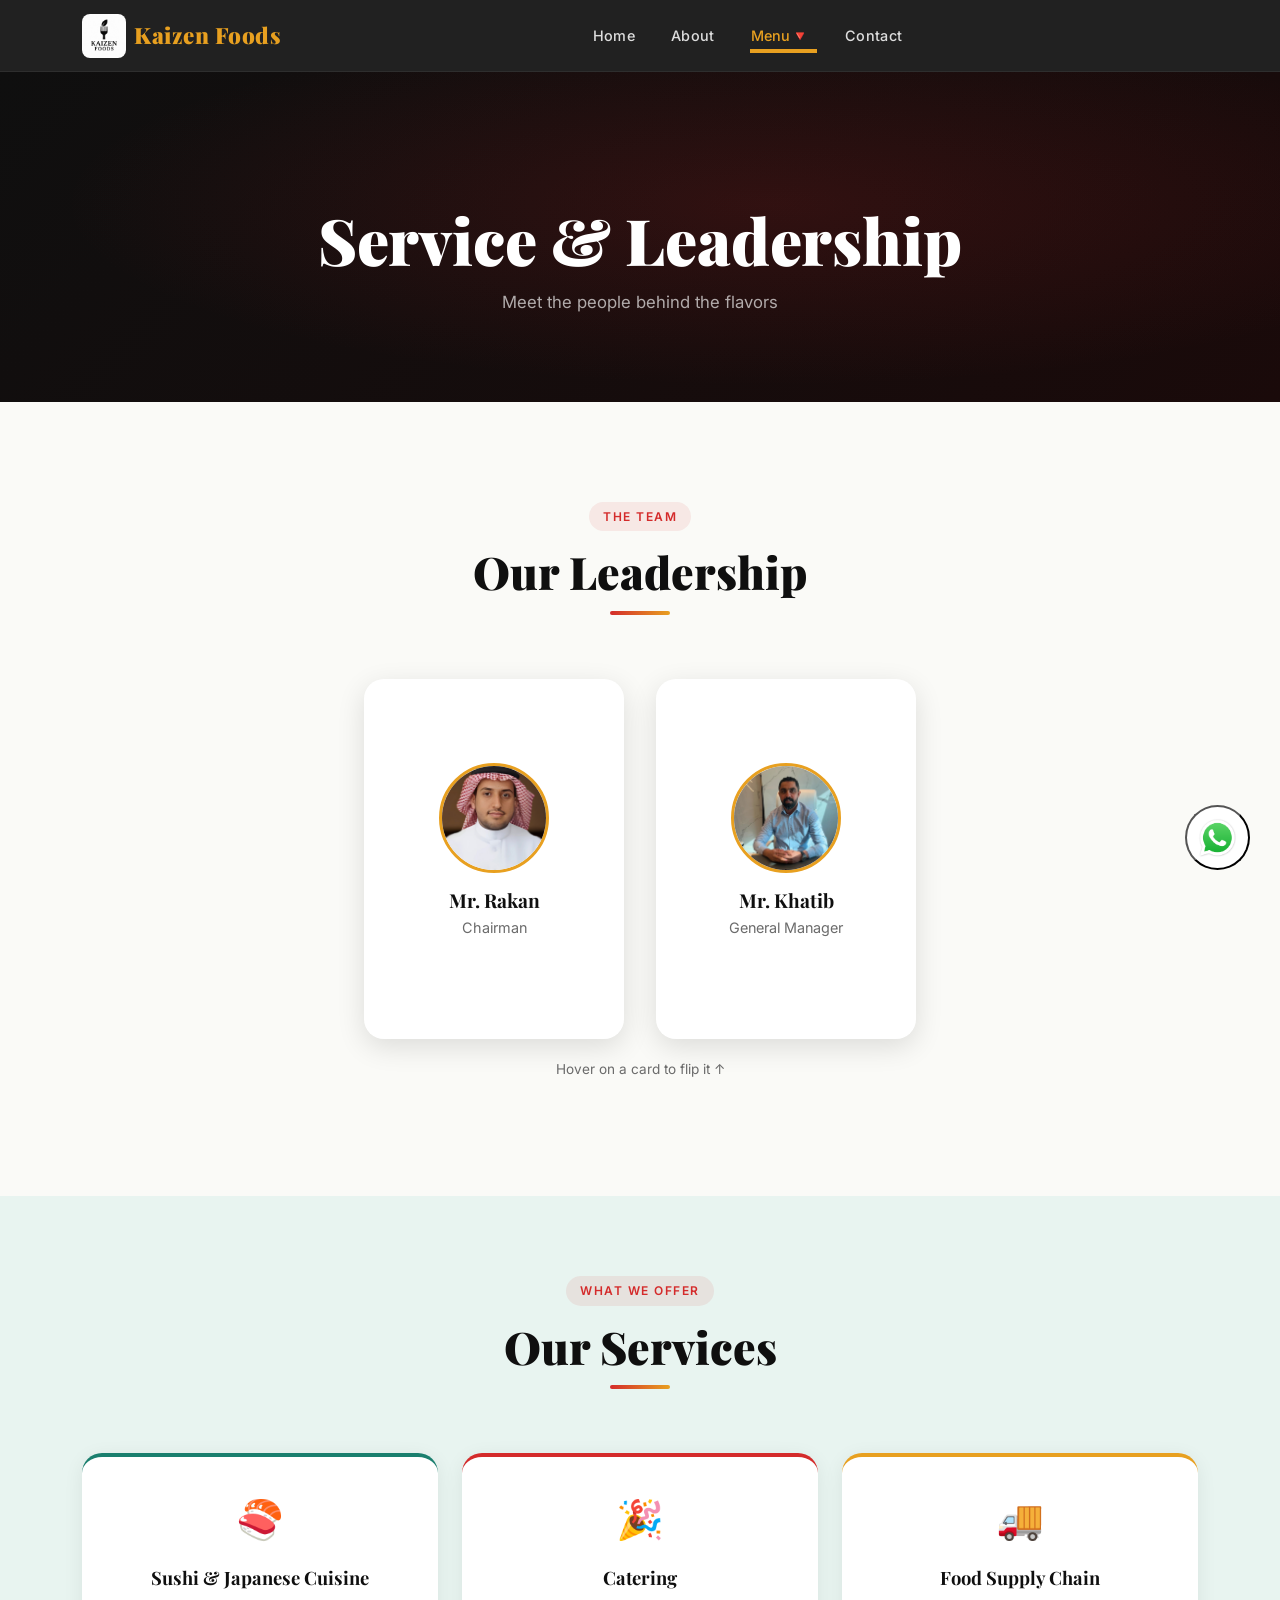
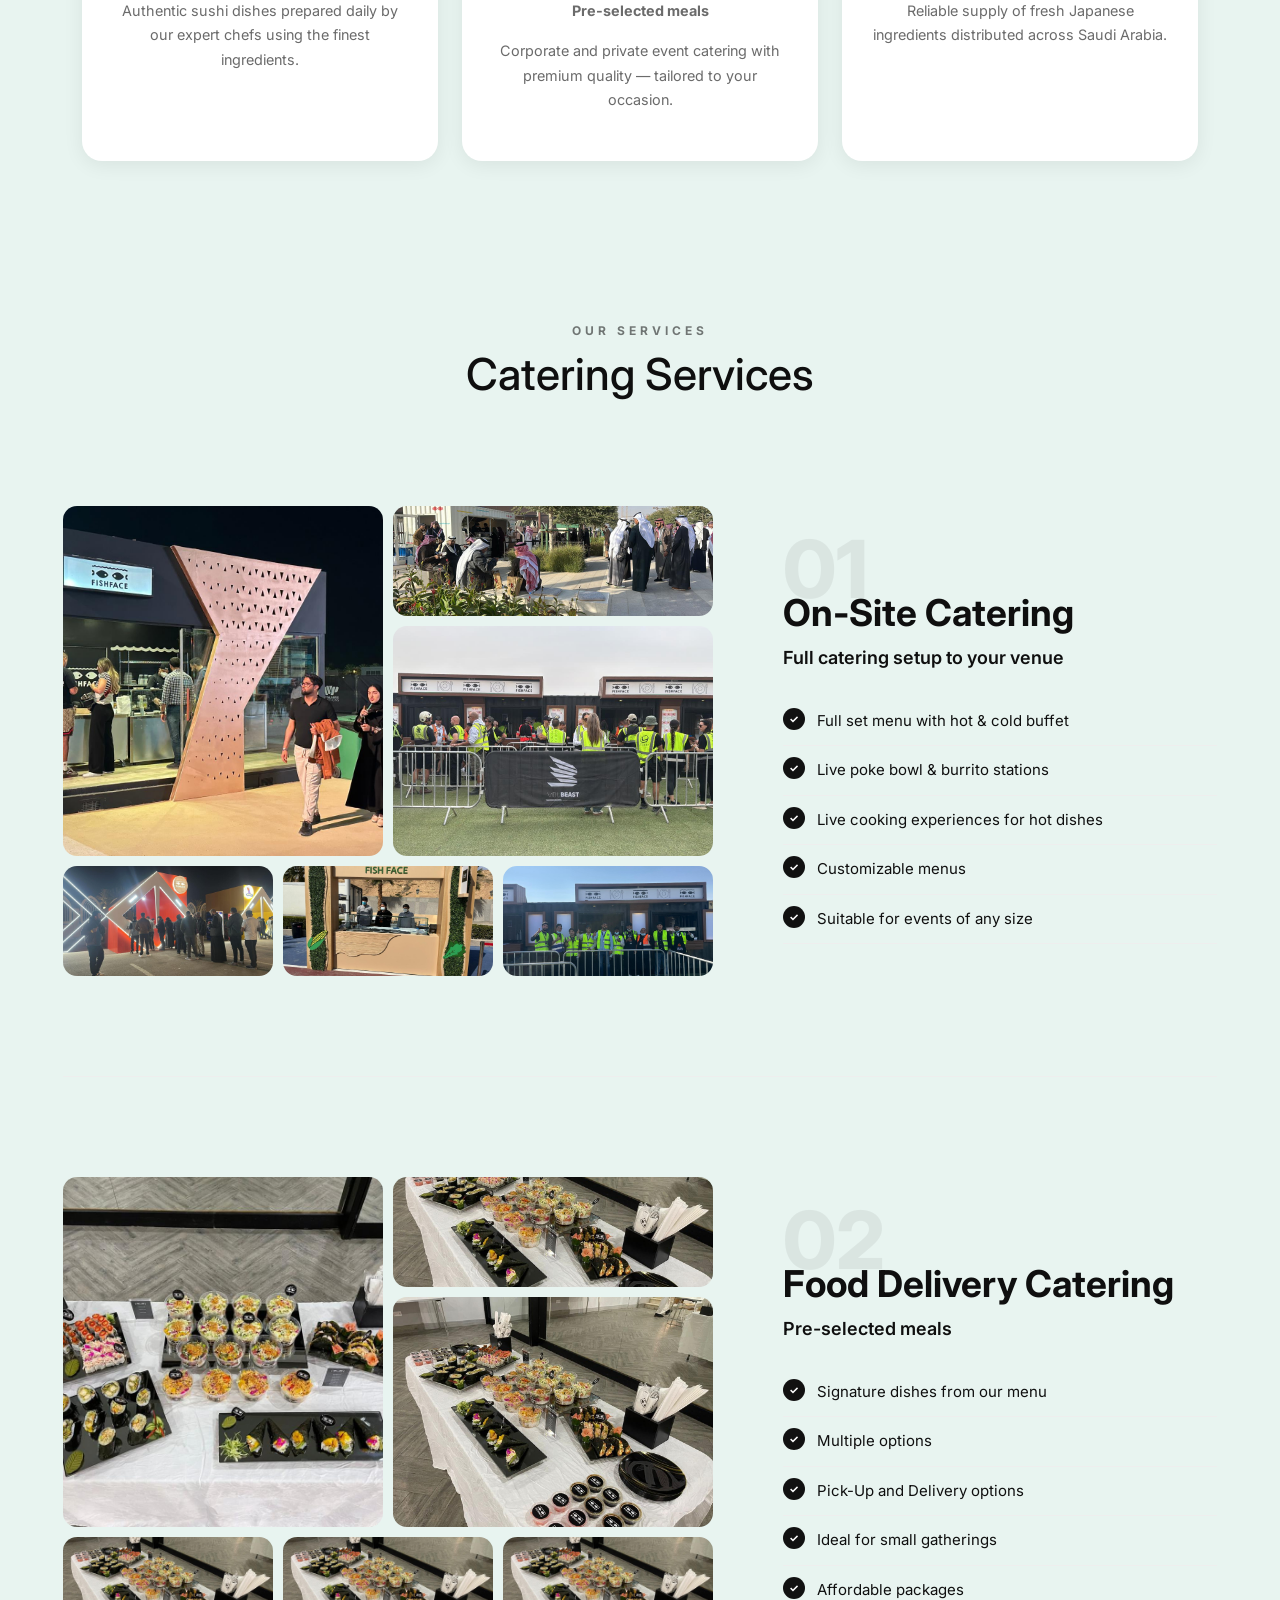
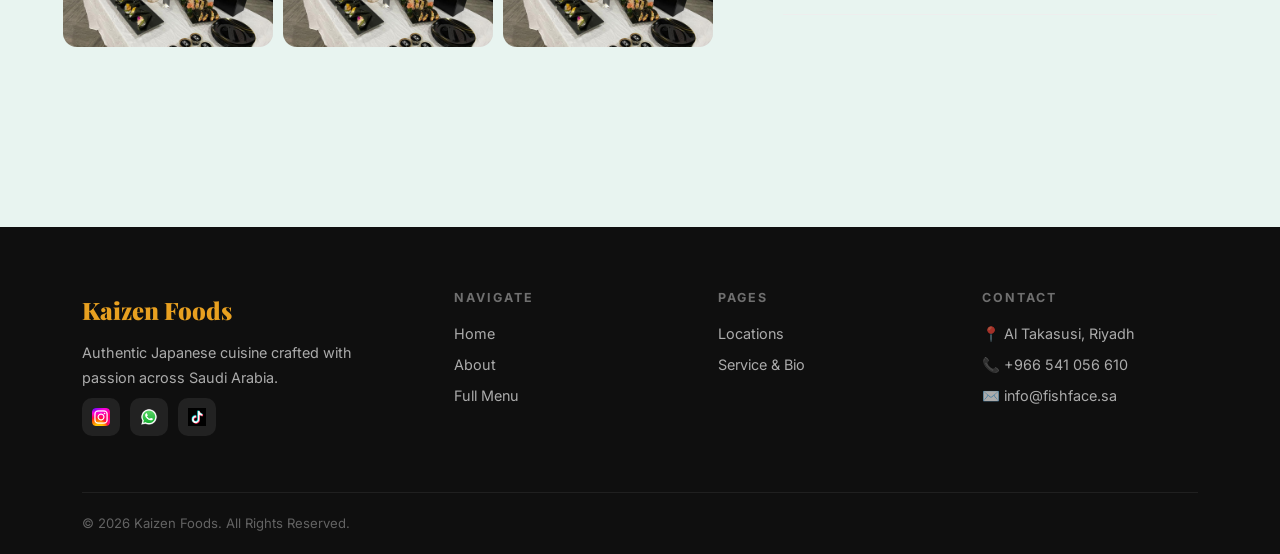
==== commit c6b8be7e: "Add" ====
--- a/bio.html
+++ b/bio.html
@@ -27,7 +27,7 @@
         <li class="nav-item"><a class="nav-link" href="index.html#home">Home</a></li>
         <li class="nav-item"><a class="nav-link" href="index.html#about">About</a></li>
         <li class="nav-item dropdown">
-          <a class="nav-link dropdown-toggle active" href="#" data-bs-toggle="dropdown">Menu</a>
+          <a class="nav-link dropdown-toggle active" href="#" data-bs-toggle="dropdown">Menu🔻</a>
           <ul class="dropdown-menu">
             <li><a class="dropdown-item" href="full-menu.html">🍣 Our Menu</a></li>
             <li><a class="dropdown-item" href="branch-location.html">📍 Locations</a></li>
@@ -288,7 +288,7 @@
         <div class="footer-col">
           <h4>Contact</h4>
           <p>📍 Al Takasusi, Riyadh</p>
-          <p>📞 +966 000 000 0000</p>
+          <p>📞 +966 541 056 610</p>
           <p>✉️ info@fishface.sa</p>
         </div>
       </div>
--- a/style.css
+++ b/style.css
@@ -2145,4 +2145,25 @@
   border: none;
   border-radius: 4cm;
   margin: 0;
-}+}
+
+/* =================== New menu =================== */
+#menu .menu-grid {
+  display: grid;
+  grid-template-columns: repeat(4, 1fr);
+  gap: 24px;
+}
+
+/* Tablet */
+@media (max-width: 992px) {
+  #menu .menu-grid {
+    grid-template-columns: repeat(2, 1fr);
+  }
+}
+
+/* Mobile */
+@media (max-width: 576px) {
+  #menu .menu-grid {
+    grid-template-columns: 1fr;
+  }
+}
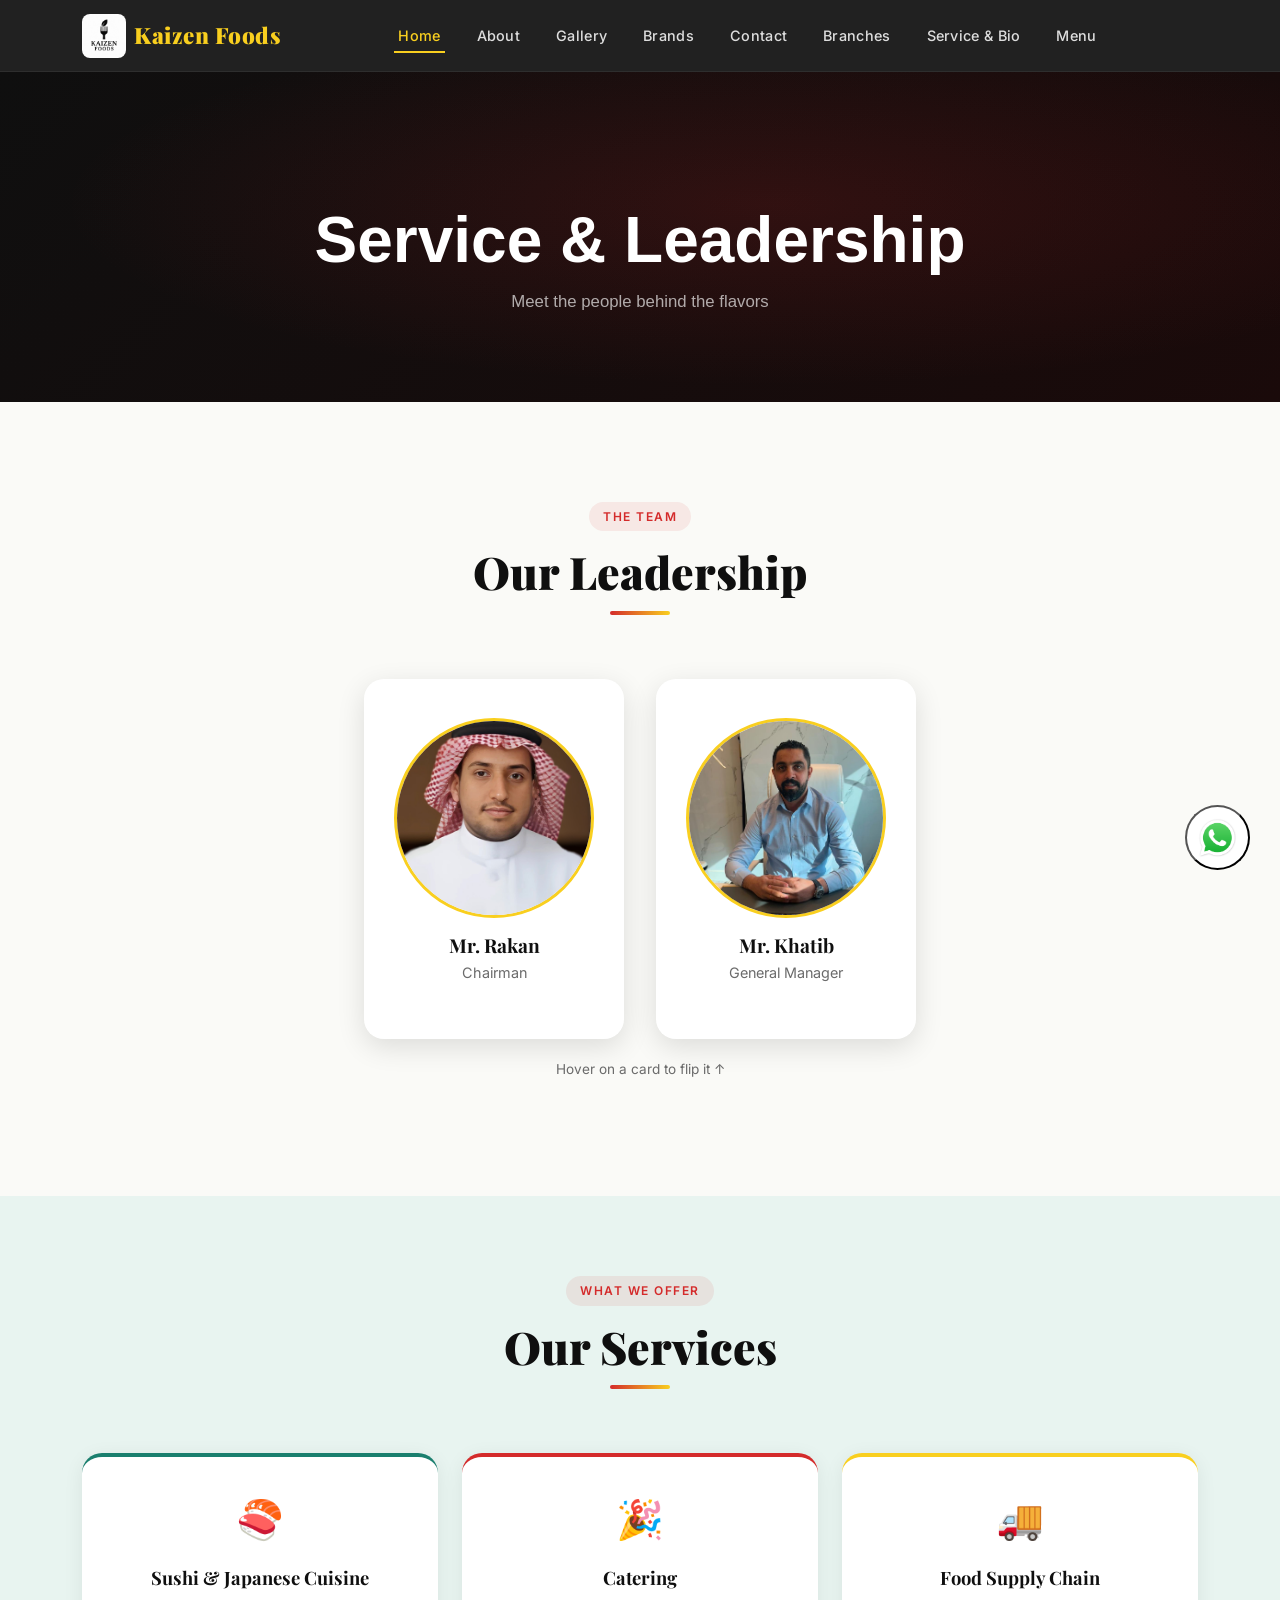
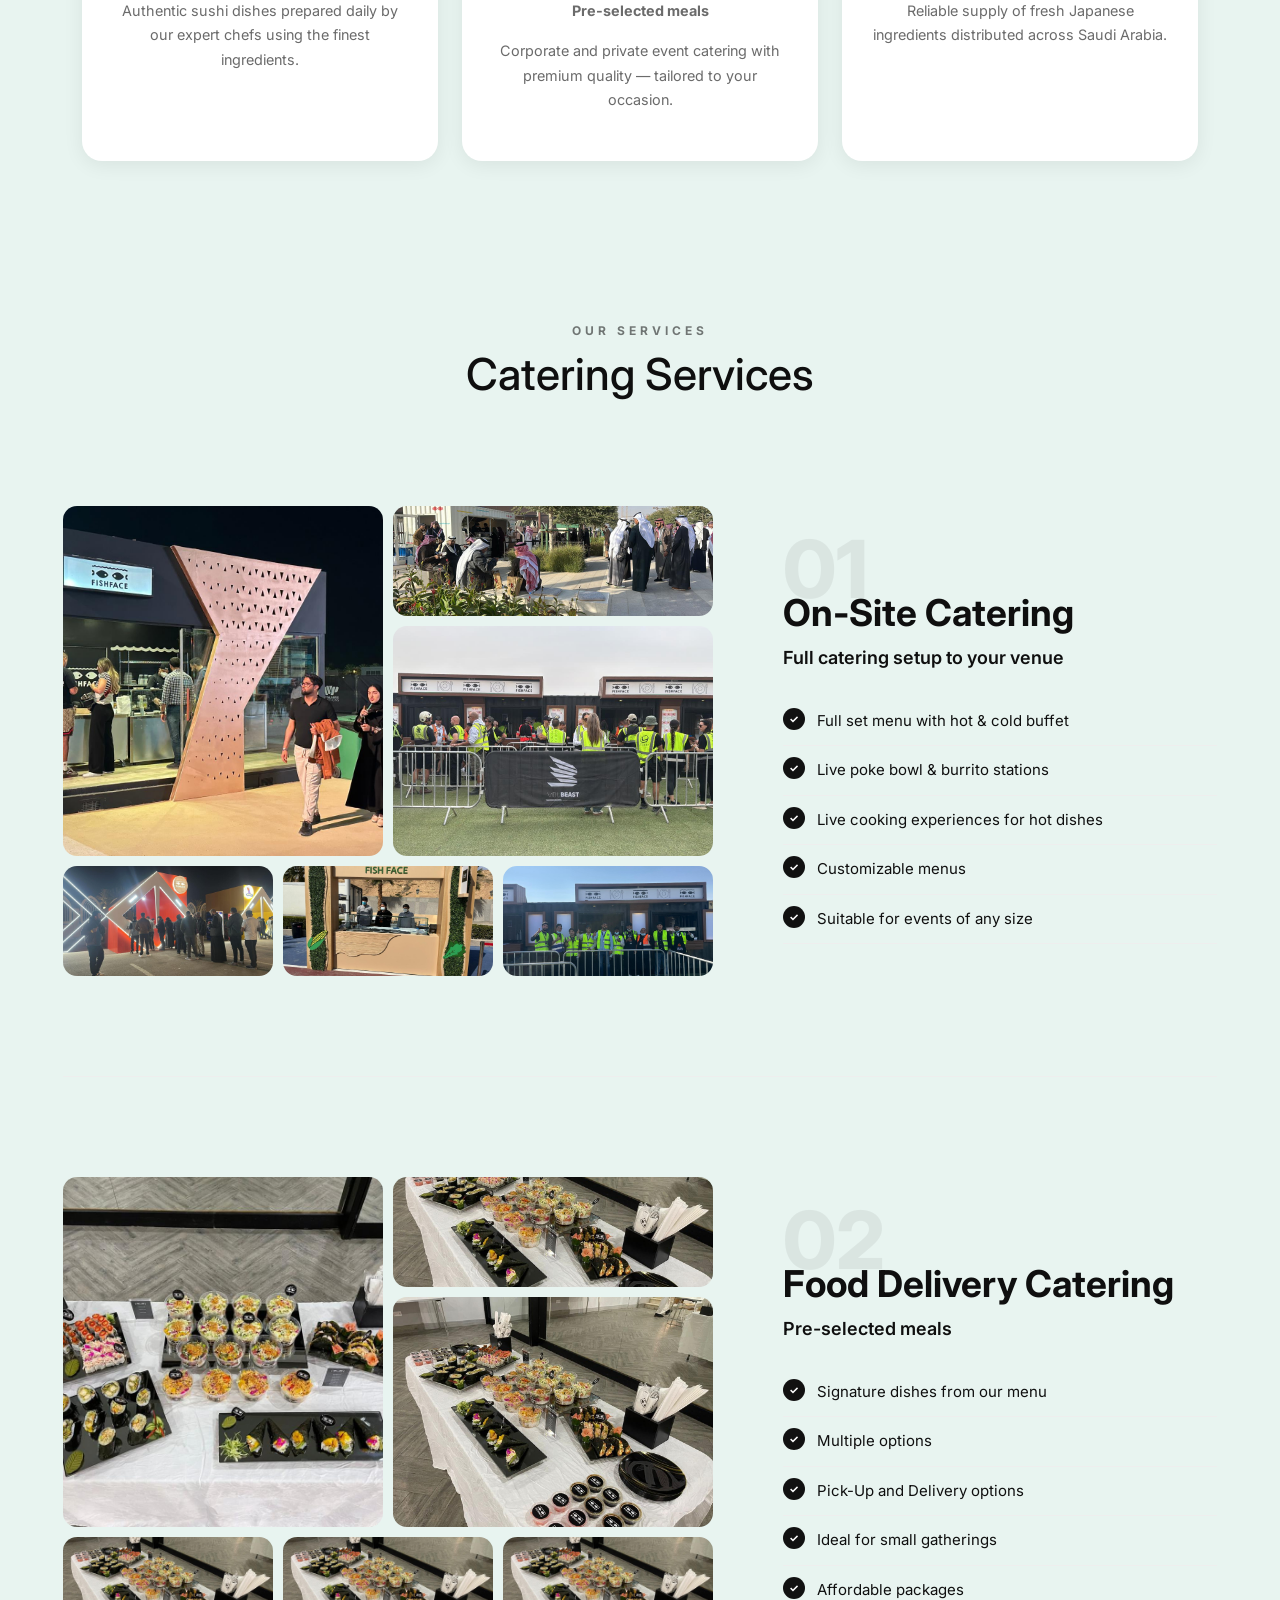
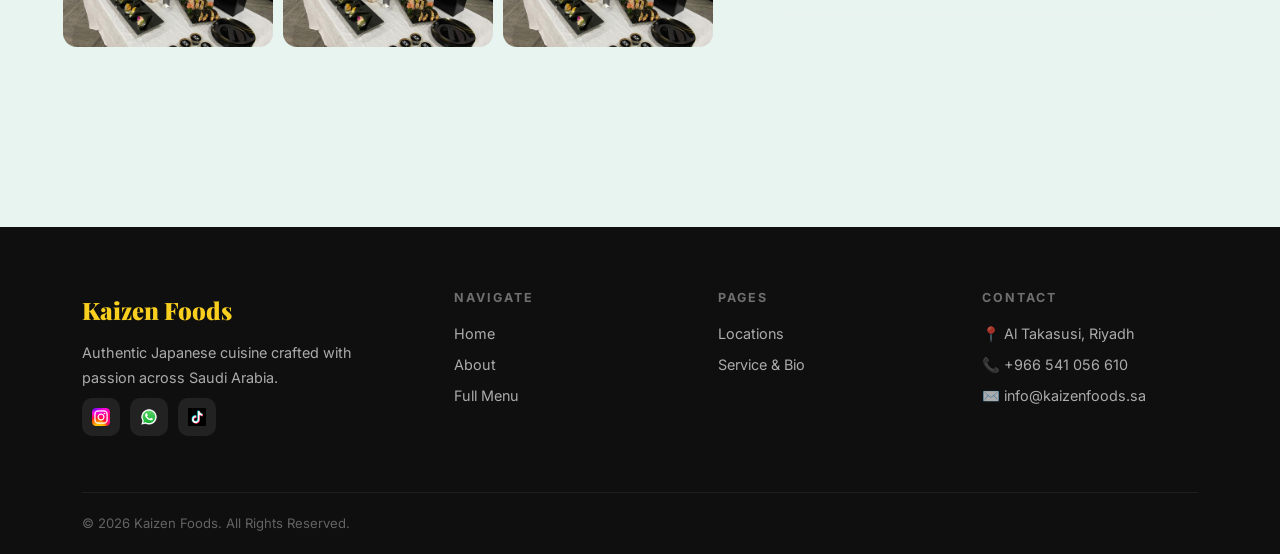
==== commit f6209d40: "navupdate" ====
--- a/bio.html
+++ b/bio.html
@@ -12,29 +12,27 @@
 <!-- NAVBAR -->
 <nav class="navbar navbar-expand-lg navbar-dark sticky-top" id="navbar">
   <div class="container">
-    <a class="navbar-brand d-flex align-items-center gap-2" href="index.html">
-      <img src="Assets/logo/kaizen logo.jpg" alt="Logo" height="44" style="border-radius:8px;" />
+    <a class="navbar-brand d-flex align-items-center gap-2" href="index.html#home">
+      <img src="Assets/logo/kaizen logo.jpg" alt="Kaizen Foods Logo" height="44" style="border-radius:8px;" />
       Kaizen Foods
     </a>
-    <button class="navbar-toggler collapsed" type="button" data-bs-toggle="collapse"
-      data-bs-target="#navbarNav" aria-label="Toggle navigation">
+    <button class="navbar-toggler collapsed" type="button"
+      data-bs-toggle="collapse" data-bs-target="#navbarNav"
+      aria-controls="navbarNav" aria-expanded="false" aria-label="Toggle navigation">
       <span class="toggler-line"></span>
       <span class="toggler-line"></span>
       <span class="toggler-line"></span>
     </button>
     <div class="collapse navbar-collapse justify-content-center" id="navbarNav">
       <ul class="navbar-nav">
-        <li class="nav-item"><a class="nav-link" href="index.html#home">Home</a></li>
-        <li class="nav-item"><a class="nav-link" href="index.html#about">About</a></li>
-        <li class="nav-item dropdown">
-          <a class="nav-link dropdown-toggle active" href="#" data-bs-toggle="dropdown">Menu🔻</a>
-          <ul class="dropdown-menu">
-            <li><a class="dropdown-item" href="full-menu.html">🍣 Our Menu</a></li>
-            <li><a class="dropdown-item" href="branch-location.html">📍 Locations</a></li>
-            <li><a class="dropdown-item" href="bio.html">👥 Service & Bio</a></li>
-          </ul>
-        </li>
-        <li class="nav-item"><a class="nav-link" href="index.html#footer">Contact</a></li>
+        <li class="nav-item"><a class="nav-link active" href="index.html#home">Home</a></li>
+        <li class="nav-item"><a class="nav-link" href="index.html#about">About</a>
+        <li class="nav-item"><a class="nav-link" href="index.html#gallery">Gallery</a></li>
+        <li class="nav-item"><a class="nav-link" href="index.html#brand">Brands</a></li>
+        <li class="nav-item"><a class="nav-link" href="#footer">Contact</a></li>
+        <li class="nav-item"><a class="nav-link" href="branch-location.html">Branches</a></li>
+        <li class="nav-item"><a class="nav-link" href="bio.html">Service &amp; Bio</a></li>
+        <li class="nav-item"><a class="nav-link" href="full-menu.html">Menu</a></li>
       </ul>
     </div>
   </div>
@@ -289,7 +287,7 @@
           <h4>Contact</h4>
           <p>📍 Al Takasusi, Riyadh</p>
           <p>📞 +966 541 056 610</p>
-          <p>✉️ info@fishface.sa</p>
+          <p>✉️ info@kaizenfoods.sa</p>
         </div>
       </div>
       <div class="footer-bottom">
@@ -302,7 +300,7 @@
 <button id="backToTop" aria-label="Back to top">↑</button>
 <button
     id="floatingButtonwhatsapp"
-    onclick="window.open('https://wa.me/966599416790?text=Hello this is Kaizenfoods how can i assist?', '_blank')"
+    onclick="window.open('https://wa.me/966541056610?text=Hello this is Kaizenfoods how can i assist?', '_blank')"
     title="WhatsApp"
     aria-label="Chat on WhatsApp">
     <img src="Assets/Social Media logo/WhatsApp.png" alt="WhatsApp">
--- a/style.css
+++ b/style.css
@@ -5,7 +5,7 @@
   --ink:       #0f0f0f;
   --paper:     #fafaf7;
   --crimson:   #d42b2b;
-  --gold:      #e8a020;
+  --gold:      #F9CF1F;
   --teal:      #1a7f6e;
   --sky:       #e8f4f0;
   --muted:     #6b6b6b;
@@ -1311,7 +1311,7 @@
 }
 
 .card__side--front img.card-img {
-  width: 110px; height: 110px;
+  width: 200px; height: 200px;
   object-fit: cover;
   border-radius: 50%;
   border: 3px solid var(--gold);
@@ -1581,6 +1581,8 @@
   color: #fff;
   position: relative;
   overflow: hidden;
+  /* font-family: 'FF Taweel', sans-serif; */
+  font-family: 'Gotham', sans-serif;
 }
 
 .page-hero::before {
@@ -1591,7 +1593,8 @@
 }
 
 .page-hero h1 {
-  font-family: 'Playfair Display', serif;
+  /* font-family: 'Playfair Display', serif; */
+  font-family: 'Gotham', sans-serif;
   font-weight: 900;
   font-size: clamp(2.2rem, 5vw, 4rem);
   position: relative; z-index: 1;
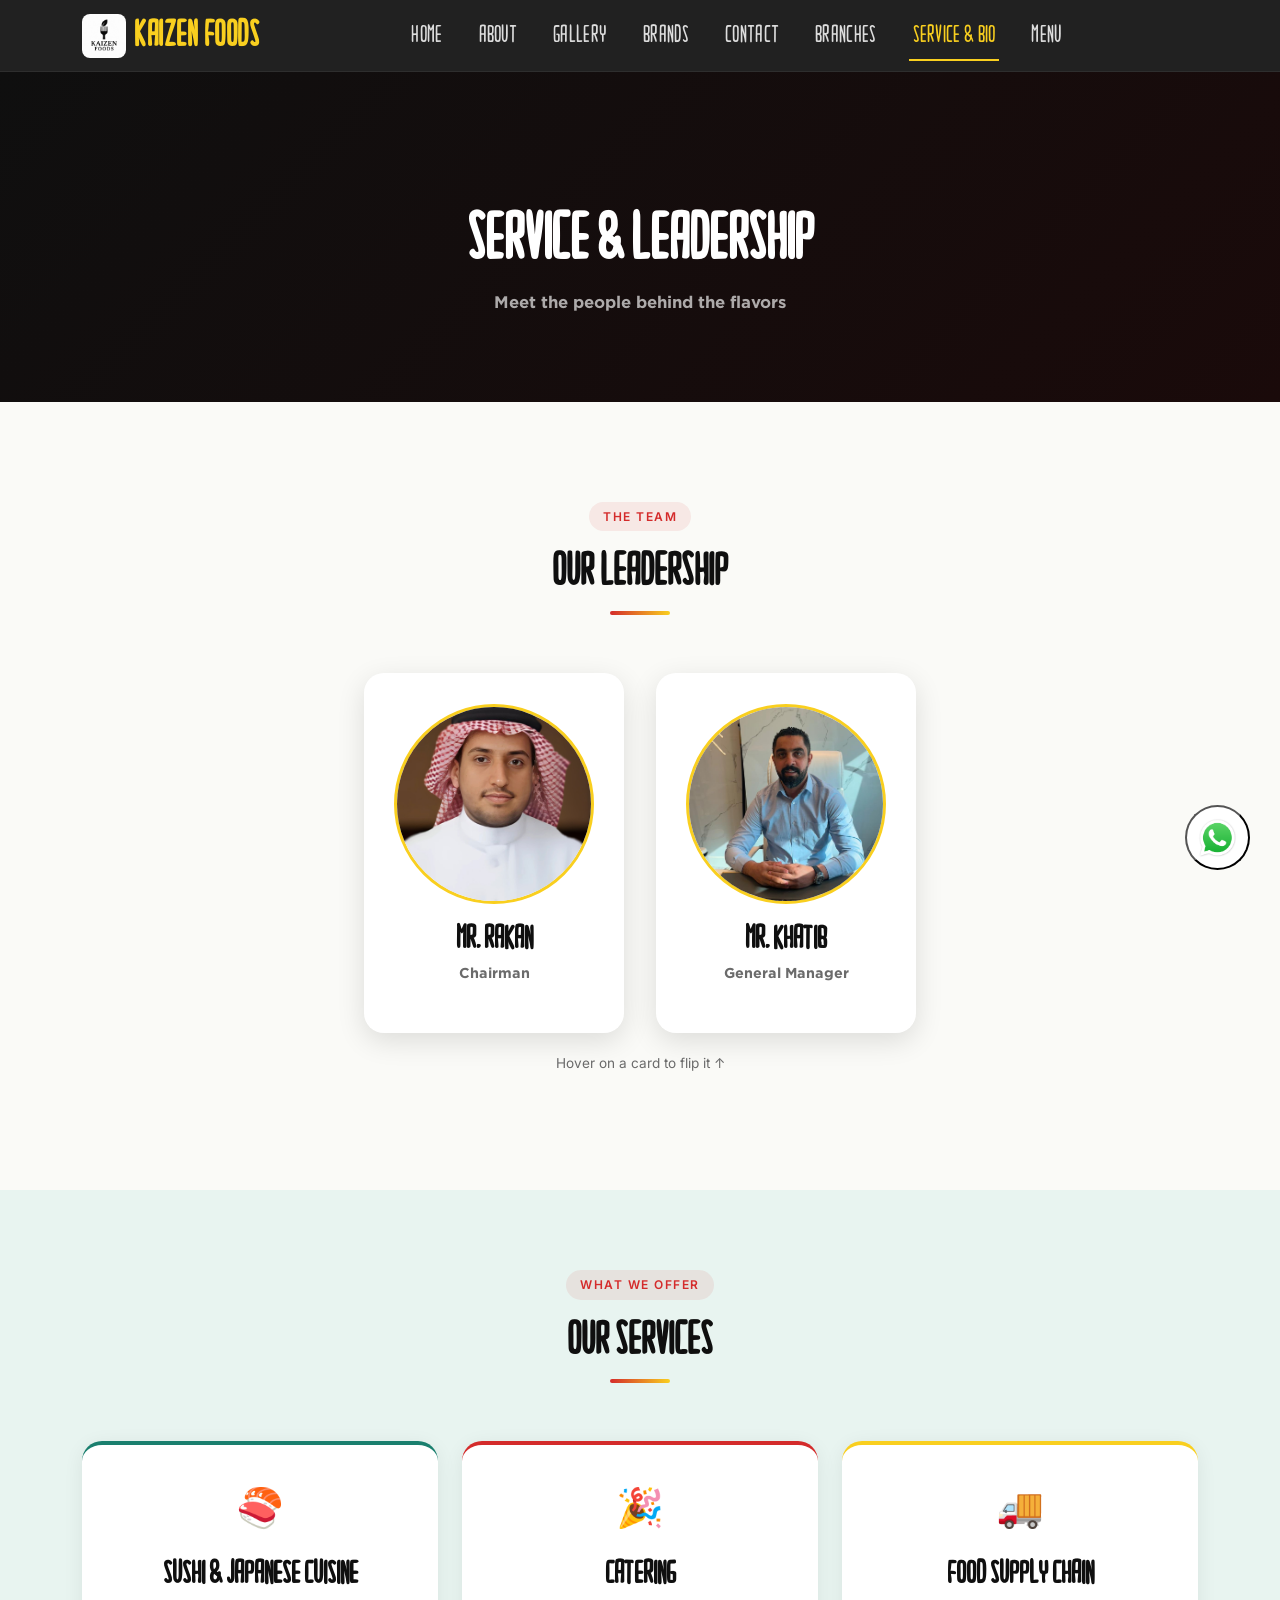
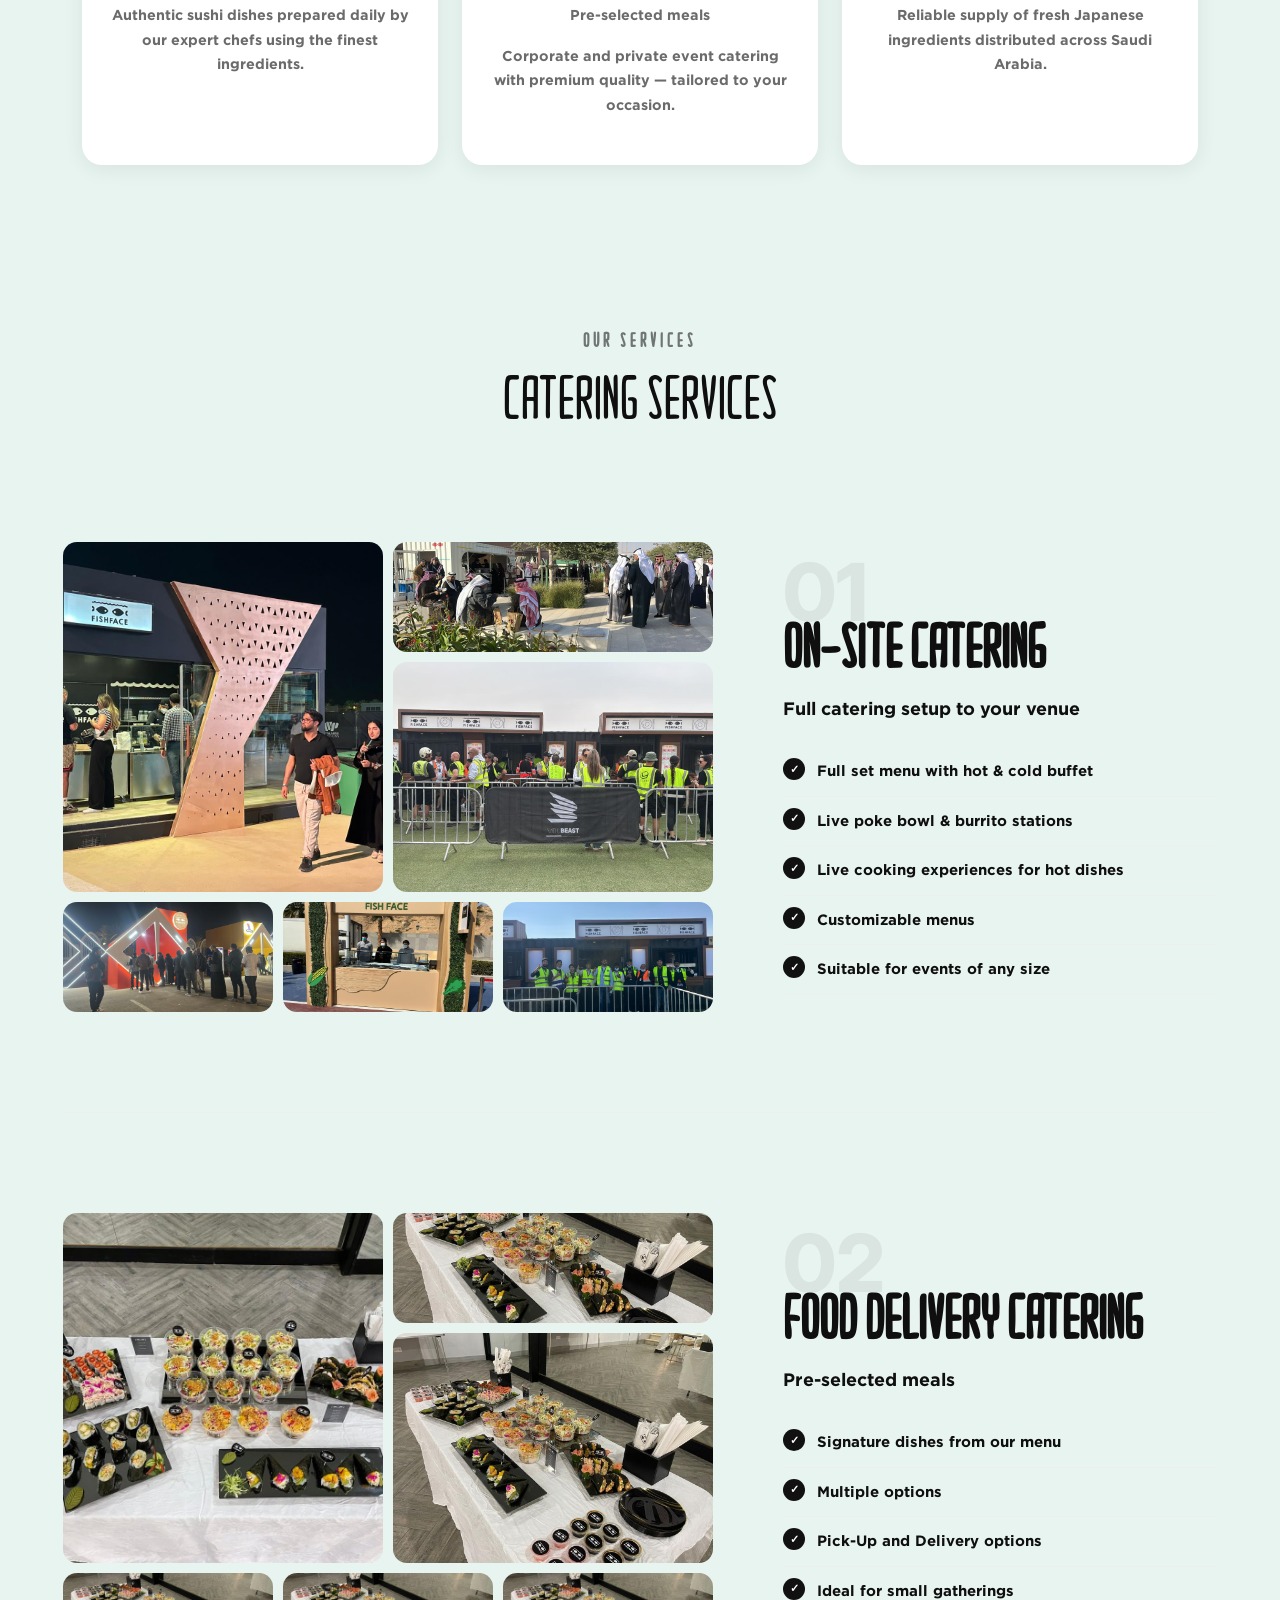
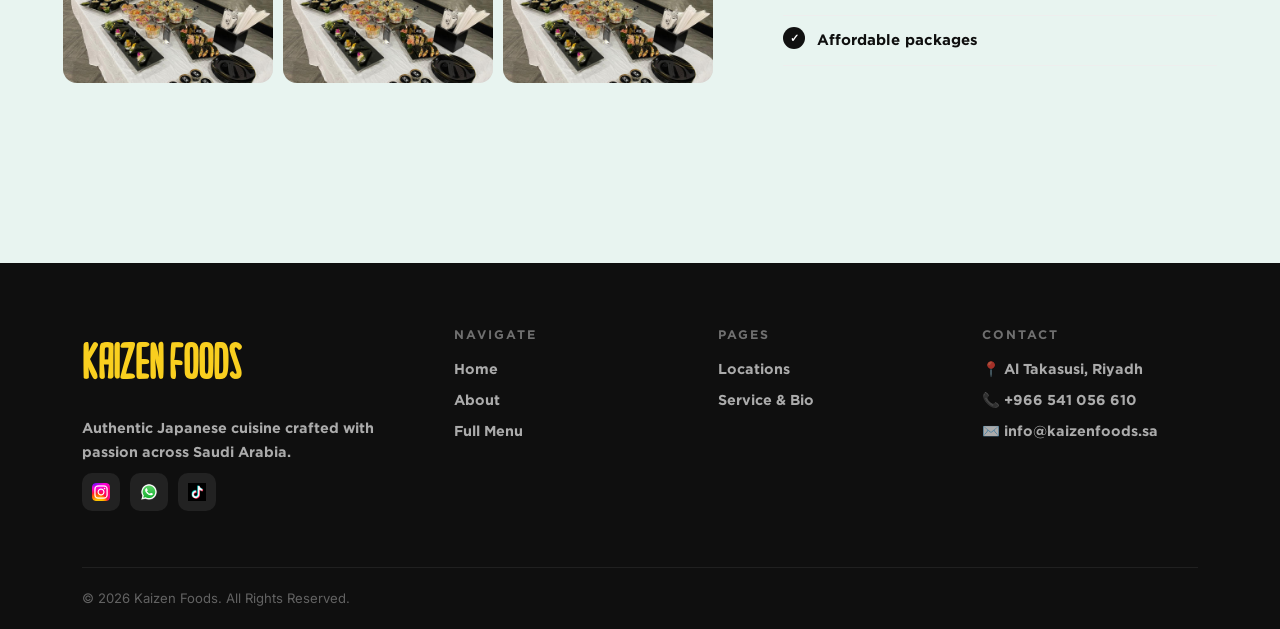
==== commit c5990142: "font update" ====
--- a/bio.html
+++ b/bio.html
@@ -12,10 +12,11 @@
 <!-- NAVBAR -->
 <nav class="navbar navbar-expand-lg navbar-dark sticky-top" id="navbar">
   <div class="container">
-    <a class="navbar-brand d-flex align-items-center gap-2" href="index.html#home">
-      <img src="Assets/logo/kaizen logo.jpg" alt="Kaizen Foods Logo" height="44" style="border-radius:8px;" />
-      Kaizen Foods
-    </a>
+    <a class="navbar-brand d-flex align-items-center gap-2 kaizen-font" href="#home">
+    <img src="Assets/logo/kaizen logo.jpg" alt="Kaizen Foods Logo" height="44"
+         style="border-radius:8px;" />
+    Kaizen Foods
+</a>
     <button class="navbar-toggler collapsed" type="button"
       data-bs-toggle="collapse" data-bs-target="#navbarNav"
       aria-controls="navbarNav" aria-expanded="false" aria-label="Toggle navigation">
@@ -25,14 +26,14 @@
     </button>
     <div class="collapse navbar-collapse justify-content-center" id="navbarNav">
       <ul class="navbar-nav">
-        <li class="nav-item"><a class="nav-link active" href="index.html#home">Home</a></li>
-        <li class="nav-item"><a class="nav-link" href="index.html#about">About</a>
-        <li class="nav-item"><a class="nav-link" href="index.html#gallery">Gallery</a></li>
-        <li class="nav-item"><a class="nav-link" href="index.html#brand">Brands</a></li>
-        <li class="nav-item"><a class="nav-link" href="#footer">Contact</a></li>
-        <li class="nav-item"><a class="nav-link" href="branch-location.html">Branches</a></li>
-        <li class="nav-item"><a class="nav-link" href="bio.html">Service &amp; Bio</a></li>
-        <li class="nav-item"><a class="nav-link" href="full-menu.html">Menu</a></li>
+        <li class="nav-item"><a class="nav-link ff-taweel" href="index.html#home">Home</a></li>
+        <li class="nav-item"><a class="nav-link ff-taweel" href="index.html#about">About</a>
+        <li class="nav-item"><a class="nav-link ff-taweel" href="index.html#gallery">Gallery</a></li>
+        <li class="nav-item"><a class="nav-link ff-taweel" href="index.html#brand">Brands</a></li>
+        <li class="nav-item"><a class="nav-link ff-taweel" href="#footer">Contact</a></li>
+        <li class="nav-item"><a class="nav-link ff-taweel" href="branch-location.html">Branches</a></li>
+        <li class="nav-item"><a class="nav-link ff-taweel active" href="bio.html">Service &amp; Bio</a></li>
+        <li class="nav-item"><a class="nav-link ff-taweel" href="full-menu.html">Menu</a></li>
       </ul>
     </div>
   </div>
--- a/style.css
+++ b/style.css
@@ -55,6 +55,7 @@
 }
 
 .loader-text {
+
   display: flex;
   gap: 4px;
 }
@@ -62,8 +63,9 @@
 .loader-text span {
   display: inline-block;
   color: #fff;
-  font-family: 'Playfair Display', serif;
-  font-size: clamp(28px, 5vw, 64px);
+  font-family: 'FF Taweel', sans-serif !important;
+  font-family: '', serif;
+  font-size: 100px;
   font-weight: 900;
   animation: letterBounce 1.2s ease-in-out infinite;
 }
@@ -282,7 +284,7 @@
   backdrop-filter: blur(4px);
 }
 
-.wave-text {
+/* .wave-text {
   display: flex;
   justify-content: center;
   flex-wrap: wrap;
@@ -298,7 +300,7 @@
 .wave-text span {
   display: inline-block;
   animation: waveUp 2s ease-in-out 2;
-}
+} */
 
 @keyframes waveUp {
   0%,100% { transform: translateY(0); }
@@ -320,13 +322,11 @@
 .wave-text span:nth-child(13) { animation-delay: 0.84s; }
 
 .hero-sub {
-  font-size: clamp(1rem, 2vw, 1.2rem);
-  color: rgba(255,255,255,0.80);
-  max-width: 520px;
-  margin: 0 auto 36px;
-  font-weight: 300;
-}
-
+    font-family: 'FF Taweel', sans-serif !important;
+    font-size: 36px;
+    font-weight: normal;
+    line-height: 1.6;
+}
 .hero-ctas {
   display: flex;
   gap: 14px;
@@ -415,23 +415,24 @@
 }
 
 .section-heading {
-  font-family: 'Playfair Display', serif;
-  font-weight: 900;
-  font-size: clamp(1.9rem, 4vw, 3rem);
-  color: var(--ink);
-  line-height: 1.15;
-  margin-bottom: 16px;
+    font-family: 'FF Taweel', sans-serif !important;
+    font-weight: normal;
+    font-size:80px;
 }
 
 .section-heading span {
-  color: var(--crimson);
+    font-family: 'FF Taweel', sans-serif !important;
 }
 
 .section-sub {
-  color: var(--muted);
-  font-size: 1.0rem;
-  max-width: 560px;
-  line-height: 1.7;
+    font-family: 'gotham font', sans-serif !important;
+    font-weight: normal;
+    color: #0b0b0b;
+    font-size: 24px;
+    max-width: 560px;
+    line-height: 1.5;
+    word-spacing: 4px;
+    opacity: 1;
 }
 
 /* ===== SLIDE ANIMATION ===== */
@@ -465,7 +466,7 @@
   max-width: 480px;
   border-radius: 24px;
   object-fit: cover;
-  height: 440px;
+  height: 650px;
   box-shadow: var(--shadow);
   display: block;
   margin: 0 auto;
@@ -484,8 +485,8 @@
   box-shadow: 0 8px 24px rgba(212,43,43,0.35);
 }
 
-.about-badge .big { font-size: 2rem; font-family: 'Playfair Display', serif; display: block; }
-.about-badge .sm  { font-size: 0.75rem; letter-spacing: 1px; opacity: 0.9; }
+.about-badge .big { font-size: 2rem; font-family: 'FF Taweel', serif; display: block; }
+.about-badge .sm  { font-size: 1.2rem; font-family: 'FF Taweel', serif; letter-spacing: 1px; opacity: 0.9; }
 
 .about-features {
   display: flex;
@@ -549,7 +550,7 @@
 }
 
 .stat-num {
-  font-family: 'Playfair Display', serif;
+  font-family: 'FF Taweel', sans-serif !important;
   font-size: clamp(2.4rem, 5vw, 3.6rem);
   font-weight: 900;
   background: linear-gradient(135deg, var(--gold), #ffcd6b);
@@ -560,10 +561,11 @@
 }
 
 .stat-label {
+   font-family: 'FF Taweel', sans-serif !important;
   color: rgba(255,255,255,0.65);
-  font-size: 0.85rem;
+  font-size: 36px;
   letter-spacing: 0.5px;
-  margin-top: 6px;
+  /* margin-top: 2px; */
 }
 
 /* ===== GALLERY ===== */
@@ -989,15 +991,17 @@
 }
 
 .menu-title {
-  font-family: 'Playfair Display', serif;
-  font-size: 1.2rem;
+  font-family: 'FF Taweel', sans-serif !important;
+  font-size: 1.9rem;
   font-weight: 700;
   color: var(--ink);
   margin-bottom: 6px;
+  word-spacing: 4px;
 }
 
 .menu-desc {
-  font-size: 0.88rem;
+  font-family: 'gotham font', sans-serif !important;
+  font-size: 0.66rem;
   color: var(--muted);
   line-height: 1.6;
   margin-bottom: 14px;
@@ -1010,15 +1014,17 @@
 }
 
 .menu-price {
-  font-family: 'Playfair Display', serif;
-  font-size: 1.3rem;
+  font-family: 'FF Taweel';
+  font-size: 1.6rem;
   font-weight: 700;
+  word-spacing: 4px;
   color: var(--crimson);
 }
 .menu-calorie {
-   font-family: 'FF Taweel';
-  font-size: 1.1rem;
-  font-weight: 600;
+  font-family: 'FF Taweel';
+  font-size: 1.6rem;
+  font-weight: 700;
+  word-spacing: 4px;
   color: rgb(148, 2, 136);
 }
 
@@ -1116,16 +1122,18 @@
 }
 
 .split-content h3 {
-  font-family: 'Playfair Display', serif;
-  font-size: 1.8rem;
+  font-family: 'FF Taweel', sans-serif !important;
+  font-size: 2.5rem;
   font-weight: 900;
   margin-bottom: 16px;
 }
 
 .split-content p {
+  font-family: 'gotham font', sans-serif !important;
   color: var(--muted);
-  line-height: 1.8;
+  line-height: 1.4;
   font-size: 1rem;
+  color: #1c1818;
 }
 
 @media (max-width: 768px) {
@@ -1241,14 +1249,15 @@
 }
 
 .colorful-menu .menu-info h3 {
-  font-family: 'Playfair Display', serif;
-  font-size: 1.15rem;
+  font-family: 'FF Taweel', sans-serif !important;;
+  font-size: 2rem;
   font-weight: 700;
   color: var(--ink);
   margin-bottom: 6px;
 }
 
 .colorful-menu .menu-info p {
+  font-family: 'gotham font', serif;
   font-size: 0.88rem;
   color: var(--muted);
   margin-bottom: 14px;
@@ -1319,14 +1328,14 @@
 }
 
 .card__side--front h3 {
-  font-family: 'Playfair Display', serif;
-  font-size: 1.2rem;
+  font-family: 'FF Taweel', sans-serif !important;
+  font-size: 2rem;
   font-weight: 700;
   color: var(--ink);
   margin-bottom: 4px;
 }
 
-.card__side--front p { font-size: 0.9rem; color: var(--muted); }
+.card__side--front p { font-size: 0.9rem; font-family: 'gotham font', sans-serif !important; color: var(--muted); }
 
 .card__side--back {
   transform: rotateY(180deg);
@@ -1336,6 +1345,7 @@
 
 .card__details ul { list-style: none; padding: 0; }
 .card__details li {
+  font-family: 'gotham font', sans-serif !important;
   padding: 8px 0;
   font-size: 0.92rem;
   border-bottom: 1px solid rgba(255,255,255,0.1);
@@ -1379,14 +1389,14 @@
 .service-icon { font-size: 2.4rem; margin-bottom: 16px; }
 
 .service-card h3 {
-  font-family: 'Playfair Display', serif;
-  font-size: 1.15rem;
+  font-family: 'FF Taweel', sans-serif !important;
+  font-size: 2rem;
   font-weight: 700;
   margin-bottom: 10px;
   color: var(--ink);
 }
 
-.service-card p { font-size: 0.9rem; color: var(--muted); line-height: 1.7; }
+.service-card p { font-size: 0.9rem; font-family: 'gotham font', sans-serif !important; color: var(--muted); line-height: 1.7; }
 
 /* ===== FOOTER ===== */
 .footer {
@@ -1411,8 +1421,8 @@
 }
 
 .footer-brand-name {
-  font-family: 'Playfair Display', serif;
-  font-size: 1.5rem;
+  font-family: 'FF Taweel', serif;
+  font-size: 3rem;
   font-weight: 900;
   color: var(--gold);
   margin-bottom: 12px;
@@ -1420,6 +1430,7 @@
 }
 
 .footer-brand-desc {
+  font-family: 'gotham font', serif;
   font-size: 0.88rem;
   line-height: 1.7;
   color: rgba(255,255,255,0.55);
@@ -1427,6 +1438,7 @@
 }
 
 .footer-col h4 {
+  font-family: 'gotham font', serif;
   font-size: 0.78rem;
   font-weight: 700;
   letter-spacing: 2px;
@@ -1436,6 +1448,7 @@
 }
 
 .footer-col p, .footer-col a {
+   font-family: 'gotham font', serif;
   font-size: 0.9rem;
   color: rgba(255,255,255,0.65);
   text-decoration: none;
@@ -1534,20 +1547,20 @@
 
 /* ===== SECTION TITLE UTILITY ===== */
 .brand-title {
-  font-family: 'Playfair Display', serif;
+  font-family: 'FF Taweel', sans-serif !important;
   font-weight: 900;
   font-size: clamp(1.8rem, 4vw, 2.8rem);
   color: var(--ink);
 }
 
 .section-title {
-  font-family: 'Playfair Display', serif;
+  font-family: 'FF Taweel', serif;
   font-weight: 900;
   font-size: clamp(1.8rem, 4vw, 2.8rem);
   color: var(--ink);
   text-align: center;
   position: relative;
-  padding-bottom: 16px;
+  padding-bottom: 10px;
 }
 
 .section-title::after {
@@ -1582,29 +1595,31 @@
   position: relative;
   overflow: hidden;
   /* font-family: 'FF Taweel', sans-serif; */
-  font-family: 'Gotham', sans-serif;
-}
-
-.page-hero::before {
+  /* font-family: 'FF Taweel', sans-serif, !important; */
+}
+
+/* .page-hero::before {
   content: '';
   position: absolute;
   inset: 0;
   background: radial-gradient(ellipse at 60% 40%, rgba(212,43,43,0.15) 0%, transparent 65%);
-}
+} */
 
 .page-hero h1 {
-  /* font-family: 'Playfair Display', serif; */
-  font-family: 'Gotham', sans-serif;
+  font-family: 'FF Taweel', sans-serif !important;
   font-weight: 900;
   font-size: clamp(2.2rem, 5vw, 4rem);
-  position: relative; z-index: 1;
+  position: relative;
+  z-index: 1;
 }
 
 .page-hero p {
+   font-family: 'gotham font', sans-serif !important;
   color: rgba(255,255,255,0.65);
   font-size: 1.05rem;
   margin-top: 10px;
-  position: relative; z-index: 1;
+  position: relative;
+  z-index: 1;
 }
 
 /* ===== RESPONSIVE MISC ===== */
@@ -1769,7 +1784,8 @@
 }
 .allergens
 {
-  font-size: .50 rem;
+  font-family: 'gotham font', sans-serif !important;
+  font-size: 10px;
   opacity: 40%;   
 }
 
@@ -1807,8 +1823,9 @@
 }
 
 .catering-heading span {
+    font-family: 'FF Taweel', sans-serif !important;
     display: block;
-    font-size: 12px;
+    font-size: 20px;
     font-weight: 700;
     letter-spacing: 4px;
     margin-bottom: 8px;
@@ -1816,7 +1833,8 @@
 }
 
 .catering-heading h2 {
-    font-size: 44px;
+    font-family: 'FF Taweel', sans-serif !important;
+    font-size: 60px;
     margin: 0;
 }
 
@@ -1961,13 +1979,15 @@
 }
 
 .catering-content h3 {
-    font-size: 37px;
+    font-family: 'FF Taweel', sans-serif !important;
+    font-size: 60px;
     font-weight: 700;
 
     margin: 0 0 12px;
 }
 
 .catering-content h4 {
+    font-family: 'gotham font', sans-serif !important;
     font-size: 18px;
     font-weight: 600;
 
@@ -1988,7 +2008,7 @@
 
 .catering-list li {
     position: relative;
-
+    font-family: 'gotham font', sans-serif !important;
     padding: 13px 0 13px 34px;
 
     font-size: 15px;
@@ -1999,7 +2019,7 @@
 
 .catering-list li::before {
     content: "✓";
-
+    font-family: 'gotham font', sans-serif !important;
     position: absolute;
 
     left: 0;
@@ -2170,3 +2190,46 @@
     grid-template-columns: 1fr;
   }
 }
+/* ==========================font============================== */
+@font-face {
+    font-family: 'FF Taweel';
+    src: url('Assets/font/FF-Taweel-Regular.otf') format('opentype');
+    font-weight: normal;
+    font-style: normal;
+}
+@font-face {
+    font-family: 'gotham font';
+    src: url('Assets/font/Gotham-Bold.otf') format('opentype');
+    font-weight: normal;
+    font-style: normal;
+}
+
+
+.ff-taweel {
+    font-family: 'FF Taweel', sans-serif !important;
+    font-size: 24px !important;
+}
+
+.kaizen-font {
+    font-family: 'FF Taweel', sans-serif !important;
+    font-size: 36px !important;
+}
+
+.wave-text {
+    display: flex;
+    justify-content: center;
+    flex-wrap: wrap;
+    gap: 0;
+    font-family: 'FF Taweel', sans-serif !important;
+    font-weight: normal;
+    font-size: clamp(3.5rem, 10vw, 9rem);
+    color: #fff;
+    line-height: 1;
+    margin-bottom: 20px;
+}
+
+.wave-text span {
+    display: inline-block;
+    font-family: 'FF Taweel', sans-serif !important;
+    animation: waveUp 2s ease-in-out 2;
+}
